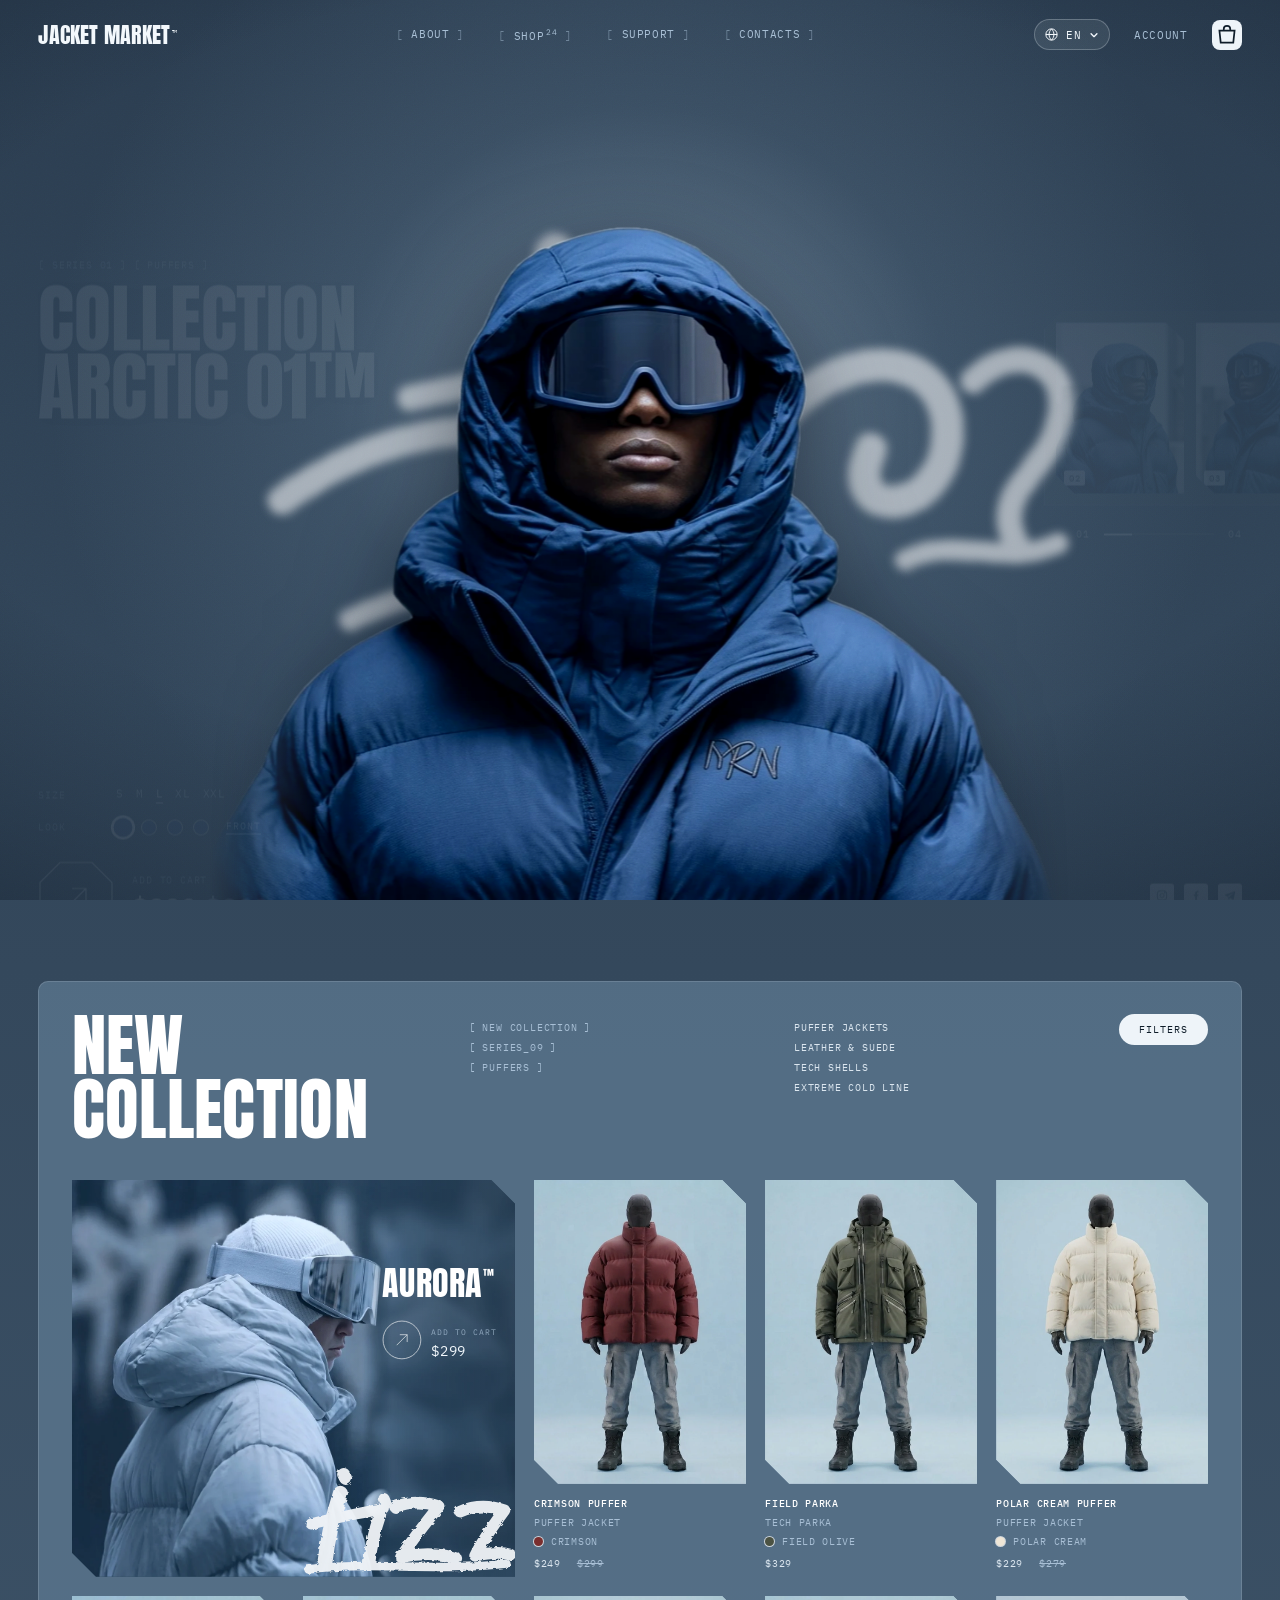
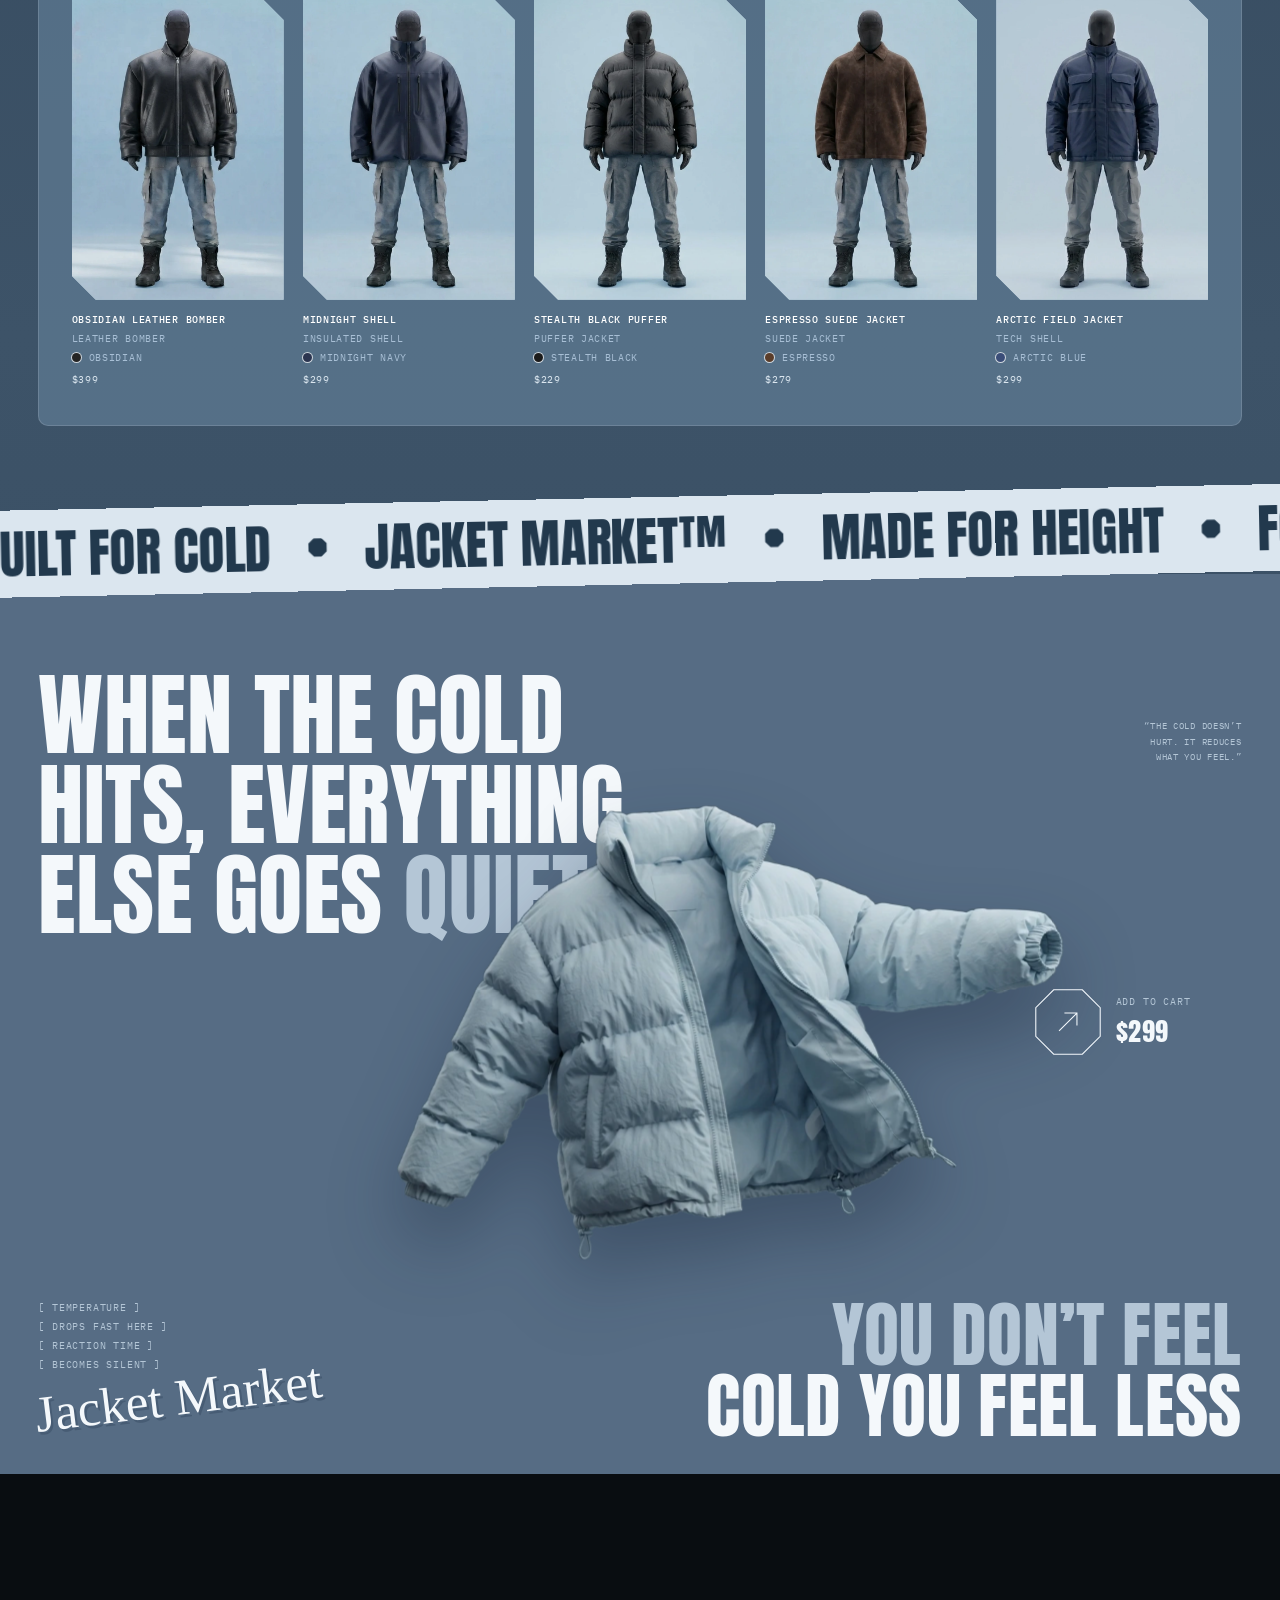
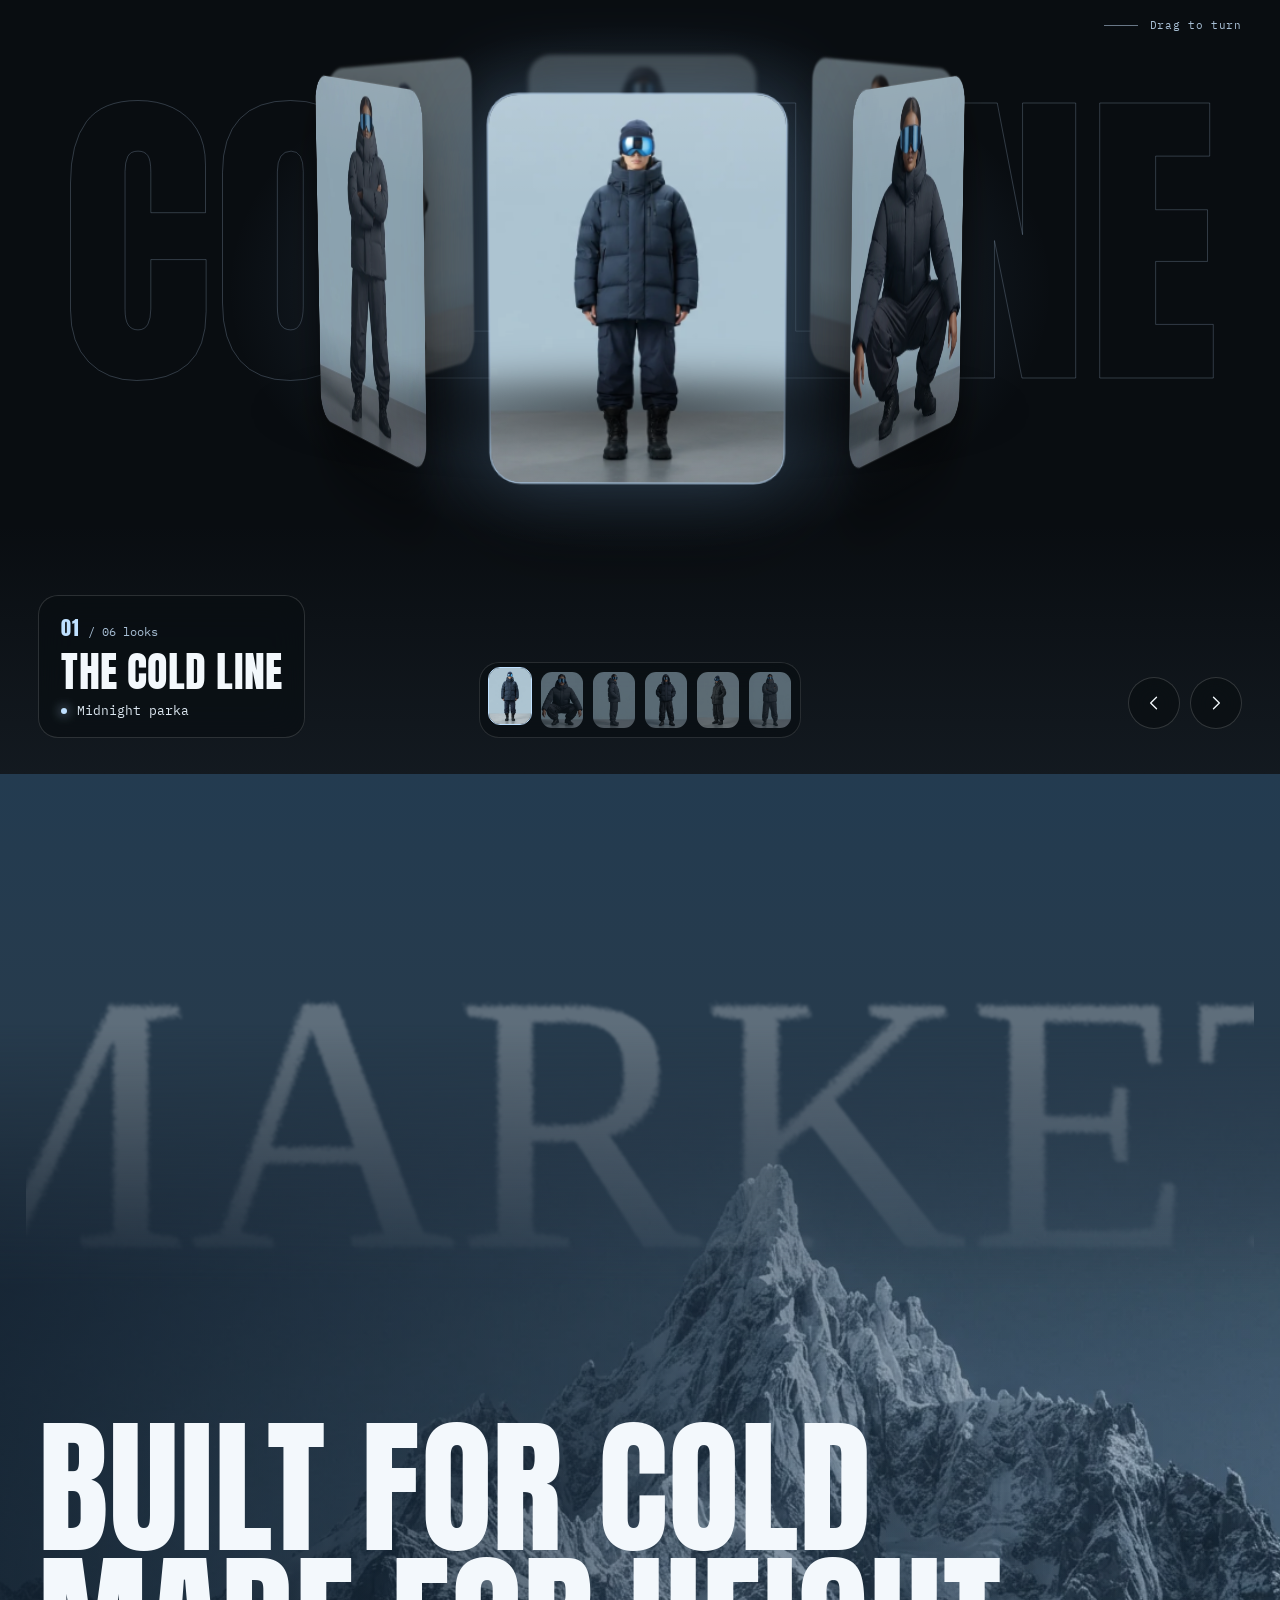
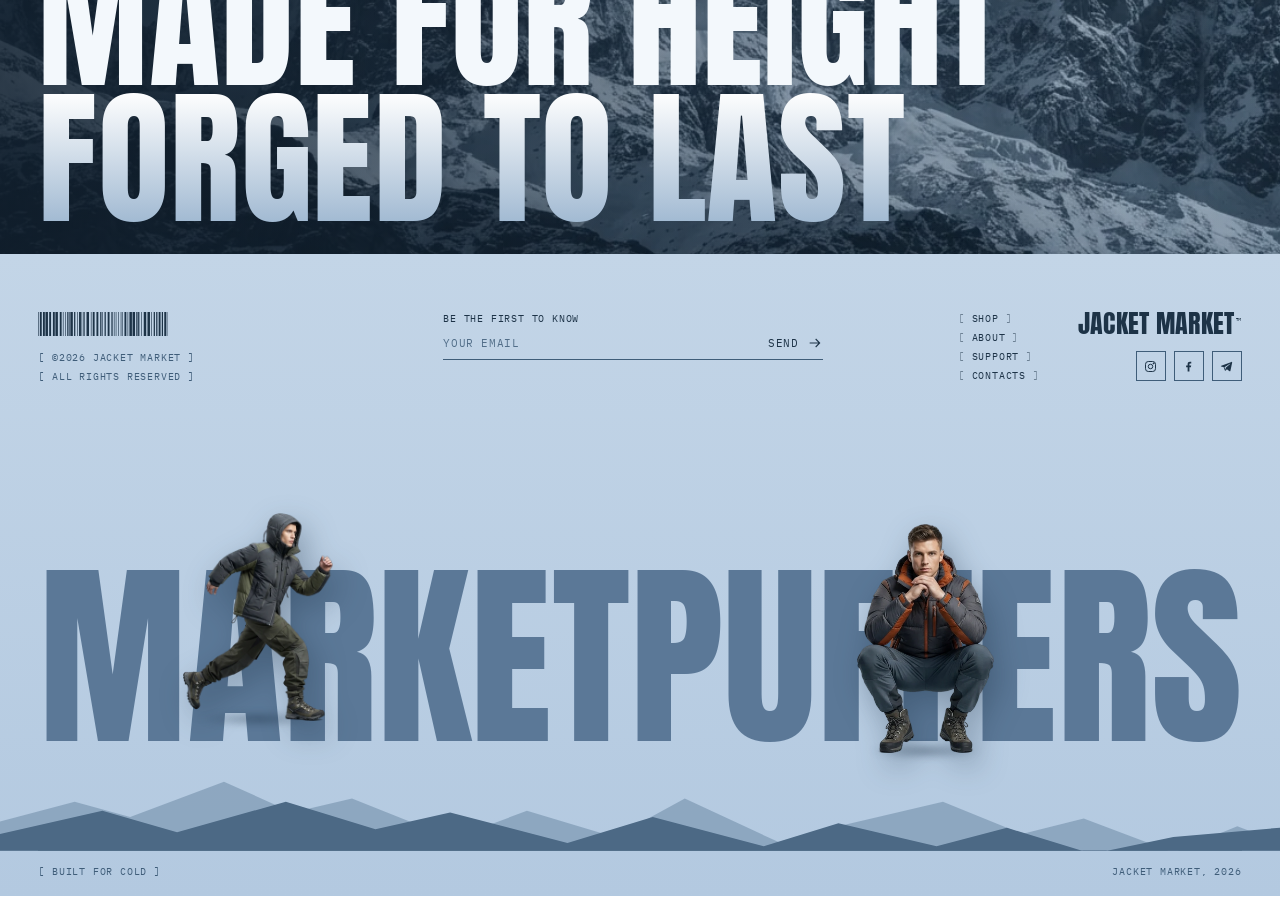
==== index.html @ 1eda378f "j.market" ====
<!DOCTYPE html>
<html lang="en">
<head>
<meta charset="utf-8">
<meta name="viewport" content="width=device-width, initial-scale=1, viewport-fit=cover">
<title>Jacket Market – Puffer Jackets</title>
<link rel="preconnect" href="https://fonts.googleapis.com">
<link href="https://fonts.googleapis.com/css2?family=Anton&family=IBM+Plex+Mono:wght@400;500&family=Oswald:wght@600&family=Permanent+Marker&display=swap" rel="stylesheet">
<link rel="stylesheet" href="assets/site.css">
<link rel="stylesheet" href="assets/footer.css">
<link rel="stylesheet" href="assets/home.css">
<link rel="stylesheet" href="assets/hero.css">
<link rel="stylesheet" href="assets/shop.css">
<link rel="stylesheet" href="assets/cold.css">
<link rel="stylesheet" href="assets/cart.css">
<link rel="stylesheet" href="assets/motion.css">
</head>
<body data-page="home">
<main id="home">
 <section class="hero" id="hero">
  <div class="hz sp" id="sp"></div><div class="hz mt" id="mt"></div>
  <div class="hl">
   <div><p class="mono" data-t>[ Series 01 ] [ Puffers ]</p><h1><span data-t>Collection</span><br><span class="tone">Arctic 01™</span></h1></div>
   <div>
    <dl class="spec"><div><dt data-t>Size</dt><dd id="sizes" role="group" aria-label="Size" data-ta="aria-label"></dd></div><div><dt data-t>Look</dt><dd id="cols" role="group" aria-label="Colour" data-ta="aria-label"></dd></div></dl>
    <div class="buy"><button class="hex" id="add" aria-label="Add to cart" data-ta="aria-label"><svg viewBox="0 0 76 76" fill="none" stroke="currentColor" stroke-width="1.2"><polygon points="22,2 54,2 74,22 74,54 54,74 22,74 2,54 2,22"/><path d="M28 48L48 28M34 28H48V42"/></svg></button><div><span class="mono" id="addT" aria-live="polite" data-t>Add to cart</span><div class="price" id="hp"></div></div></div>
   </div>
  </div>
  <div class="stage" id="stage"><div class="fl"><img class="jk" id="j0" alt="" draggable="false"><img class="jk" id="j1" alt="" draggable="false"></div><div class="shadow"></div></div>
  <aside class="hr"><p class="mono" data-t>[ Active: cold mode 01 ]</p><div><div class="nx" id="nx"></div><div class="cnt"><span id="cn">01</span><i><u id="cb"></u></i><span id="cm">05</span></div></div><div class="soc"><a href="https://www.instagram.com/xoji.builds" target="_blank" rel="noopener noreferrer" aria-label="Instagram (opens in a new tab)" data-ta="aria-label"><svg viewBox="0 0 24 24" fill="none" stroke="currentColor" stroke-width="1.6"><rect x="4" y="4" width="16" height="16" rx="4.5"/><circle cx="12" cy="12" r="3.6"/><circle cx="17" cy="7" r=".8" fill="currentColor"/></svg></a><a href="contacts.html" aria-label="Facebook"><svg viewBox="0 0 24 24" fill="currentColor"><path d="M13.5 20v-7h2.4l.4-2.8h-2.8V8.4c0-.8.3-1.4 1.4-1.4h1.5V4.5c-.3 0-1.2-.1-2.2-.1-2.2 0-3.6 1.3-3.6 3.7v2.1H8.2V13h2.4v7z"/></svg></a><a href="contacts.html" aria-label="Telegram"><svg viewBox="0 0 24 24" fill="currentColor"><path d="M20 4.6 3.6 10.9c-.8.3-.8.8-.1 1l4.1 1.3 1.6 4.8c.2.5.4.6.8.6.3 0 .5-.1.7-.3l2-1.9 4.1 3c.7.4 1.3.2 1.5-.7l2.7-12.8c.3-1.1-.4-1.6-1-1.3zM8.7 13l8.6-5.4c.4-.3.8-.1.5.2l-7 6.3-.3 3z"/></svg></a></div></aside>
 </section>
 <div id="more"></div>
</main>
<script src="assets/i18n.js"></script>
<script src="assets/art.js"></script>
<script src="assets/site.js"></script>
<script src="assets/home.js"></script>
<script src="assets/motion.js"></script>
</body>
</html>
---- assets/site.css ----
:root{--ice:#b3c9e0;--ice2:#d3e1ee;--steel:#4e6a85;--deep:#37526b;--night:#22394d;--ink:#0e1c29;--w:#f3f8fc;--mute:#a8bfd5;--line:rgba(243,248,252,.24);--glow:rgba(150,50,45,.3);--px:clamp(18px,3vw,44px);--ch:22px;--f1:'Anton','Oswald','Barlow Condensed','Arial Narrow',Impact,sans-serif;--f2:'IBM Plex Mono',ui-monospace,Menlo,Consolas,monospace;box-sizing:border-box}
*,*::before,*::after{box-sizing:inherit}
html{scroll-behavior:smooth}
body{margin:0;min-height:100dvh;font-family:var(--f2);color:var(--w);background:linear-gradient(#bfd2e5,#9fb8d1) fixed;overflow-x:hidden;animation:pg .5s ease both}
body.out{opacity:0;transition:opacity .25s}@keyframes pg{from{opacity:0}}
body::after{content:"";position:fixed;inset:0;z-index:90;pointer-events:none;opacity:.07;mix-blend-mode:overlay;background:url("data:image/svg+xml;utf8,<svg xmlns='http://www.w3.org/2000/svg' width='180' height='180'><filter id='n'><feTurbulence type='fractalNoise' baseFrequency='.9' numOctaves='2'/></filter><rect width='180' height='180' filter='url(%23n)'/></svg>")}
button,input,textarea{font:inherit;color:inherit}button{cursor:pointer;border:0;background:none;padding:0}
a{color:inherit}svg,img{display:block}
:focus-visible{outline:2px solid var(--w);outline-offset:3px}
.ch{clip-path:polygon(0 0,calc(100% - var(--ch)) 0,100% var(--ch),100% 100%,var(--ch) 100%,0 calc(100% - var(--ch)))}
.frame{position:relative;margin:0;min-height:100dvh;display:flex;flex-direction:column;background:radial-gradient(60% 45% at 50% 30%,var(--glow),transparent 75%),linear-gradient(#557590,#456480 55%,#37536b);overflow:clip;transition:--glow .9s}
header.top{position:sticky;top:0;z-index:30;display:flex;align-items:center;justify-content:space-between;padding:18px var(--px);font-size:11px;letter-spacing:.06em;text-transform:uppercase}
header.top::before{content:"";position:absolute;inset:0;z-index:-1;background:rgba(55,83,107,.62);backdrop-filter:blur(14px);-webkit-backdrop-filter:blur(14px)}
.logo{font-family:var(--f1);font-size:22px;letter-spacing:.01em;text-decoration:none}.logo sup{font-size:9px;font-family:var(--f2);margin-left:2px}
nav{display:flex;gap:clamp(16px,2.6vw,40px)}nav a,.acct a{text-decoration:none;color:var(--mute);transition:color .2s}
nav a::before{content:"[ ";opacity:.5}nav a::after{content:" ]";opacity:.5}
nav a:hover,nav a[aria-current],.acct a:hover{color:var(--w)}nav sup{font-size:8px;margin-left:2px}
.acct{display:flex;gap:24px;align-items:center}.cart{display:flex;align-items:center;gap:8px;color:var(--w)!important}
.cart b{background:var(--w);color:var(--ink);font-weight:500;min-width:22px;height:20px;padding:0 6px;display:grid;place-items:center;transition:transform .3s cubic-bezier(.3,1.6,.5,1)}.cart b.pop{transform:scale(1.4)}
.menu{display:none}
main{position:relative;flex:1;padding:clamp(24px,5vh,64px) var(--px) 80px}
.abm{position:absolute;left:0;right:0;bottom:0;height:52%;opacity:.2;pointer-events:none}.abm svg{width:100%;height:100%}
h1,h2,h3{font-family:var(--f1);font-weight:400;text-transform:uppercase;line-height:.92;letter-spacing:.005em;margin:0}
h1{font-size:clamp(52px,9.5vw,160px);margin-bottom:26px}h2{font-size:clamp(30px,4.4vw,68px);margin-bottom:18px}
.tone{background:linear-gradient(#fff,#9fb8d1);-webkit-background-clip:text;background-clip:text;-webkit-text-fill-color:transparent;color:var(--ice)}
.mono,.sm{font-size:10px;letter-spacing:.08em;text-transform:uppercase;color:var(--mute);margin:0 0 14px}
.lead{font-size:11px;line-height:1.8;letter-spacing:.04em;text-transform:uppercase;color:var(--mute);max-width:52ch;margin:0 0 30px}
.rise{opacity:0;transform:translateY(34px);animation:rise .9s cubic-bezier(.2,.8,.2,1) forwards;animation-delay:calc(var(--i,0)*90ms + 150ms)}@keyframes rise{to{opacity:1;transform:none}}
.btn{--ch:12px;background:var(--w);color:var(--ink);padding:14px 24px;font-size:11px;letter-spacing:.08em;text-transform:uppercase;font-weight:500;display:inline-flex;gap:10px;align-items:center;text-decoration:none;transition:transform .2s,background .2s;clip-path:polygon(0 0,calc(100% - var(--ch)) 0,100% var(--ch),100% 100%,var(--ch) 100%,0 calc(100% - var(--ch)))}
.btn:hover{background:var(--ice2)}.btn:active{transform:scale(.97)}
.lnk{font-size:11px;letter-spacing:.08em;text-transform:uppercase;text-decoration:underline;text-underline-offset:5px;background:none}
.btns{display:flex;align-items:center;gap:22px;flex-wrap:wrap}
.dot{border-top:1px solid var(--line);padding-top:14px;margin-top:14px}
.price{font-size:15px;letter-spacing:.04em}.price s{color:var(--mute);margin-left:8px}
.bgword{position:absolute;left:50%;top:4%;transform:translateX(-50%);font-family:var(--f1);font-size:24vw;color:rgba(255,255,255,.06);white-space:nowrap;pointer-events:none;user-select:none;z-index:0}
.hex{width:76px;height:76px;display:grid;place-items:center;color:var(--w);transition:transform .5s cubic-bezier(.2,.8,.2,1)}.hex svg{width:100%;height:100%}.hex:hover{transform:rotate(45deg)}.hex:hover svg path{transform:rotate(-45deg);transform-origin:center}
/* shop */
.grid{display:grid;grid-template-columns:repeat(5,1fr);gap:clamp(14px,1.8vw,26px)}
.card.feat{grid-column:span 2;display:block}.card.feat .pic{aspect-ratio:auto;height:100%;min-height:340px;background:linear-gradient(135deg,#2a4359,#46657f);display:block;position:relative}
.feat .sp{position:absolute;inset:-10% 0 auto;opacity:.32}.feat .sp svg{width:100%;height:auto}.card.feat img{position:absolute;right:-3%;bottom:-5%;width:auto;height:96%}
.feat .ft{position:absolute;left:clamp(16px,2vw,28px);top:clamp(16px,2vw,28px);z-index:2}.feat .ft h3{font-size:clamp(34px,3.6vw,64px);margin-bottom:10px}.feat .ft .price{margin-top:10px}
.card{display:block;text-decoration:none;perspective:900px}
.card .pic{--ch:26px;position:relative;aspect-ratio:3/4;background:radial-gradient(60% 55% at 50% 56%,rgba(255,255,255,.55),transparent 75%),var(--ice);display:grid;place-items:center;overflow:hidden;clip-path:polygon(0 0,calc(100% - var(--ch)) 0,100% var(--ch),100% 100%,var(--ch) 100%,0 calc(100% - var(--ch)))}
.card img{width:88%;transition:transform .25s ease-out;filter:drop-shadow(0 22px 18px rgba(20,40,60,.35));will-change:transform}
.card .meta{display:grid;gap:3px;padding:14px 0;font-size:10px;letter-spacing:.07em;text-transform:uppercase;line-height:1.5}
.card .meta b{font-weight:500}.card .meta small{font-size:10px;color:var(--mute);display:flex;align-items:center;gap:8px}.card .meta .pr{margin-top:3px}
.card .meta i,.dotc{width:9px;height:9px;border-radius:50%;box-shadow:0 0 0 1px rgba(255,255,255,.7)}
.card .view{position:absolute;left:0;right:0;bottom:0;background:var(--ink);color:var(--w);font-size:10px;letter-spacing:.08em;text-transform:uppercase;padding:12px 16px;transform:translateY(101%);transition:transform .35s cubic-bezier(.2,.8,.2,1)}
.card:hover .view,.card:focus-visible .view{transform:none}
/* product */
.pd{display:grid;grid-template-columns:minmax(0,1.25fr) minmax(280px,.75fr);gap:clamp(24px,5vw,80px);align-items:center;position:relative;z-index:1}
.pd .stage{position:relative;aspect-ratio:1;max-height:76vh;margin:auto;width:100%;display:grid;place-items:center}
.pd .stage img{width:100%;height:100%;object-fit:contain;filter:drop-shadow(0 30px 26px rgba(10,25,40,.4));animation:fl 5s ease-in-out infinite;transition:opacity .25s,transform .5s cubic-bezier(.2,.8,.2,1)}
.pd .stage img.sw{opacity:0;transform:scale(.9) rotateY(40deg)}@keyframes fl{50%{translate:0 -10px}}
.pd .shadow{position:absolute;left:50%;bottom:3%;width:36%;height:3%;margin-left:-18%;border-radius:50%;background:rgba(10,25,40,.45);filter:blur(14px)}
.thumbs{display:flex;flex-wrap:wrap;gap:8px;margin:20px 0 4px}
.thumbs button{--ch:9px;width:46px;height:54px;background:var(--ice);display:grid;place-items:center;transition:background .25s,transform .25s;clip-path:polygon(0 0,calc(100% - var(--ch)) 0,100% var(--ch),100% 100%,var(--ch) 100%,0 calc(100% - var(--ch)))}
.thumbs button[aria-pressed=true]{background:var(--w);transform:translateY(-3px)}.thumbs img{width:88%;height:88%;object-fit:contain}
.sizes{display:flex;gap:14px;margin-bottom:14px}
.sizes button{font-size:12px;color:var(--mute);letter-spacing:.06em}.sizes button[aria-pressed=true]{color:var(--w)}
.sizes button[aria-pressed=true]::before{content:"[ "}.sizes button[aria-pressed=true]::after{content:" ]"}
.qty{display:inline-flex;align-items:center;border:1px solid var(--line)}.qty button{width:34px;height:36px;font-size:16px}.qty span{min-width:26px;text-align:center;font-size:12px}
details{border-top:1px solid var(--line)}details:last-of-type{border-bottom:1px solid var(--line)}
summary{list-style:none;display:flex;justify-content:space-between;align-items:center;padding:16px 0;font-size:11px;letter-spacing:.08em;text-transform:uppercase;cursor:pointer}summary::-webkit-details-marker{display:none}
summary i{width:12px;height:12px;position:relative;transition:transform .35s}summary i::before,summary i::after{content:"";position:absolute;background:var(--w);left:0;top:5px;width:12px;height:1.5px}summary i::after{transform:rotate(90deg)}
details[open] summary i{transform:rotate(135deg)}
details .ans{display:grid;grid-template-rows:0fr;transition:grid-template-rows .4s ease}details[open] .ans{grid-template-rows:1fr}
.ans>div{overflow:hidden}.ans p{margin:0 0 16px;font-size:11px;line-height:1.8;letter-spacing:.04em;text-transform:uppercase;color:var(--mute);max-width:60ch}
table{border-collapse:collapse;width:100%;font-size:11px;letter-spacing:.06em;text-transform:uppercase;max-width:480px}td,th{padding:11px 0;border-top:1px solid var(--line);text-align:left;font-weight:400}th{color:var(--mute)}
.two{display:grid;grid-template-columns:1fr 1fr;gap:clamp(24px,6vw,100px)}
.statement{font-family:var(--f1);text-transform:uppercase;font-size:clamp(34px,6vw,96px);line-height:.98;max-width:18em;margin:12vh 0}.statement span{opacity:.14;transition:opacity .3s}
.specs{display:grid;grid-template-columns:repeat(3,1fr);gap:20px;border-top:1px solid var(--line);padding-top:24px}
.specs b{display:block;font-family:var(--f1);font-weight:400;font-size:clamp(56px,9vw,140px);line-height:1}.specs small{font-size:10px;letter-spacing:.08em;text-transform:uppercase;color:var(--mute)}
form{display:grid;gap:18px;max-width:440px}label{font-size:10px;letter-spacing:.08em;text-transform:uppercase;color:var(--mute);display:grid;gap:6px}
input,textarea{background:transparent;border:0;border-bottom:1px solid var(--line);padding:8px 0;font-size:13px;outline:0;transition:border-color .25s}input:focus,textarea:focus{border-color:var(--w)}textarea{min-height:90px;resize:vertical}
.big{font-family:var(--f1);text-transform:uppercase;font-size:clamp(26px,3.4vw,52px);line-height:1.05}.big a{text-decoration:none}.big a:hover{color:var(--ice)}
.row{display:grid;grid-template-columns:90px 1fr auto auto;gap:20px;align-items:center;padding:16px 0;border-top:1px solid var(--line);animation:rise .6s both}
.row img{--ch:12px;width:90px;height:100px;object-fit:contain;background:var(--ice);clip-path:polygon(0 0,calc(100% - var(--ch)) 0,100% var(--ch),100% 100%,var(--ch) 100%,0 calc(100% - var(--ch)))}
.row b{font-family:var(--f1);font-weight:400;font-size:22px;text-transform:uppercase}.row.rm{opacity:0;transform:translateX(30px);transition:.3s}
.tot{max-width:340px;margin-left:auto;margin-top:24px;font-size:11px;letter-spacing:.06em;text-transform:uppercase}.tot div{display:flex;justify-content:space-between;padding:6px 0}.tot .g{font-family:var(--f1);font-size:28px;border-top:1px solid var(--line);margin-top:6px;padding-top:12px}
.toast,.h-t{position:fixed;left:50%;bottom:calc(24px + env(safe-area-inset-bottom,0px));transform:translate(-50%,200%);background:var(--w);color:var(--ink);font-size:11px;letter-spacing:.06em;text-transform:uppercase;padding:13px 20px;z-index:95;transition:transform .4s cubic-bezier(.2,.8,.2,1)}.toast.on,.h-t.on{transform:translate(-50%,0)}
footer{position:relative;display:flex;justify-content:space-between;align-items:center;gap:16px;border-top:1px solid var(--line);margin:0 var(--px);padding:20px 0 28px;font-size:10px;letter-spacing:.08em;text-transform:uppercase;color:var(--mute)}
@media(max-width:1100px){.grid{grid-template-columns:repeat(3,1fr)}}
@media(max-width:860px){
 .grid{grid-template-columns:repeat(2,1fr)}.card.feat{min-height:380px}
 .menu{display:block;font-size:11px;text-transform:uppercase}
 nav{position:fixed;inset:0;z-index:-1;background:#2c4660;flex-direction:column;justify-content:center;padding:var(--px);gap:14px;font-family:var(--f1);font-size:48px;text-transform:uppercase;letter-spacing:0;clip-path:inset(0 0 100% 0);transition:clip-path .5s cubic-bezier(.7,0,.2,1)}nav.open{clip-path:inset(0)}
 nav a::before,nav a::after{content:""}.acct a:not(.cart){display:none}
 .two,.specs,.pd{grid-template-columns:1fr}.row{grid-template-columns:70px 1fr auto}.row>:last-child{grid-column:2/4}.row img{width:70px;height:80px}.card .view{transform:none}footer .bc{display:none}
}
@media(max-width:520px){.grid{grid-template-columns:1fr}.card.feat{grid-column:auto}}
@media(prefers-reduced-motion:reduce){*,*::before,*::after{animation-duration:.01ms!important;transition-duration:.01ms!important}.rise{opacity:1;transform:none}}

/* ---- model photo layout (portrait photos in chamfered frames) ---- */
.card .pic{background:var(--ice);display:block}
.card .pic img{position:absolute;inset:0;width:100%;height:100%;object-fit:cover;filter:none;transition:transform .45s cubic-bezier(.2,.8,.2,1)}
.card:hover .pic img{transform:scale(1.04)}
.grid{grid-template-columns:repeat(4,1fr)}
.card.feat{grid-column:span 2;grid-row:span 2}
.card.feat .pic{min-height:420px;background:linear-gradient(135deg,#2a4359,#46657f)}
.card.feat img{position:absolute;inset:0 0 0 auto;right:0;bottom:auto;width:62%;height:100%;object-fit:cover;filter:none;clip-path:polygon(var(--ch) 0,100% 0,100% 100%,0 100%,0 var(--ch))}
.card.feat .pic{--ch:34px}
.pd .stage{aspect-ratio:auto;height:min(78vh,760px);max-height:none;width:auto;justify-self:center}
.pd .stage img{--ch:34px;position:relative;width:auto;height:100%;aspect-ratio:860/1068;max-width:100%;object-fit:cover;filter:none;animation:none;clip-path:polygon(0 0,calc(100% - var(--ch)) 0,100% var(--ch),100% 100%,var(--ch) 100%,0 calc(100% - var(--ch)))}
.pd .stage img.sw{transform:scale(.96);opacity:0}
.pd .shadow{display:none}
.thumbs button{width:52px;height:64px}.thumbs img{width:100%;height:100%;object-fit:cover}
.row img{object-fit:cover;height:112px}
@media(max-width:1100px){.grid{grid-template-columns:repeat(2,1fr)}.card.feat{grid-row:auto}.card.feat .pic{min-height:460px}}
@media(max-width:520px){.grid{grid-template-columns:1fr}.pd .stage{height:68vh}}
---- assets/footer.css ----
/* ---- Footer: giant wordmark with two models ---- */
footer.jf{--jt:#1d3347;--jm:#3f5d79;--jw:#7f9cb7;display:block;position:relative;margin:0;padding:clamp(28px,4.5vw,64px) var(--px) 0;border:0;background:linear-gradient(#c3d5e7,#b3c9e0);color:var(--jt);font-size:10px;letter-spacing:.08em;text-transform:uppercase;overflow:hidden;isolation:isolate}
.jf-top{display:grid;grid-template-columns:minmax(150px,1fr) minmax(240px,1.3fr) auto minmax(120px,auto);gap:clamp(20px,3vw,48px);align-items:start;position:relative;z-index:4}
.jf-a svg{display:block;height:24px;width:auto;max-width:130px;fill:var(--jt);margin-bottom:12px}
.jf p{margin:0;line-height:1.9;color:var(--jm)}
footer.jf form{display:grid;gap:10px;max-width:380px}
footer.jf label{color:var(--jt);font-size:10px}
.jf .fr{display:flex;gap:12px;align-items:center;border-bottom:1px solid var(--jm);padding-bottom:8px}
.jf input{flex:1;min-width:0;border:0;color:var(--jt);font-size:11px;letter-spacing:.06em;text-transform:uppercase;padding:0}
.jf input::placeholder{color:var(--jm);opacity:.85}
.jf input:focus{outline:0}.jf .fr:focus-within{border-color:var(--jt)}
.jf .fr button{font-size:11px;letter-spacing:.08em;text-transform:uppercase;color:var(--jt);display:inline-flex;gap:8px;align-items:center}
.jf .fr button svg{width:16px;height:16px;transition:transform .25s}.jf .fr button:hover svg{transform:translateX(4px)}
.jf-n{display:grid;gap:6px;justify-items:start}
.jf-n a,.jf-r a{text-decoration:none;color:var(--jt)}
.jf-n a::before{content:"[ ";opacity:.5}.jf-n a::after{content:" ]";opacity:.5}
.jf-n a:hover{color:var(--jm)}
.jf-r{display:grid;gap:16px;justify-items:end}
.jf-logo{font-family:var(--f1);font-size:26px;line-height:.9;letter-spacing:.01em;text-align:right}.jf-logo sup{font-family:var(--f2);font-size:9px;margin-left:2px}
.jf-soc{display:flex;gap:8px}.jf-soc a{width:30px;height:30px;border:1px solid var(--jm);display:grid;place-items:center;transition:background .2s,color .2s}
.jf-soc a:hover{background:var(--jt);color:#e9f1f8}.jf-soc svg{width:15px;height:15px}
.jf a:focus-visible{outline:2px solid var(--jt);outline-offset:3px}
/* wordmark + models */
.jf-big{--fs:clamp(46px,15.5vw,320px);position:relative;z-index:2;margin-top:clamp(10px,2vw,28px);padding-top:calc(var(--fs)*.8);padding-bottom:calc(var(--fs)*.13);user-select:none}
.jf-w{display:block;position:relative;z-index:1;text-align:center;white-space:nowrap;font-family:var(--f1);font-size:var(--fs);line-height:.8;text-transform:uppercase;letter-spacing:0;color:#5b7897;padding-bottom:.02em}
/* models stand IN FRONT of the giant wordmark, each on its own level (like the reference) */
.fm{position:absolute;z-index:2;bottom:calc(var(--fs)*var(--b) + var(--fs)*.13);left:var(--l);height:calc(var(--fs)*var(--k));aspect-ratio:var(--ar)}
.fm img{display:block;width:100%;height:100%;object-fit:contain;filter:drop-shadow(.5vw 1vw 1.2vw rgba(25,45,65,.35))}
.fm::after{content:"";position:absolute;left:10%;right:10%;bottom:calc(var(--fs)*-.03);height:calc(var(--fs)*.08);border-radius:50%;background:radial-gradient(closest-side,rgba(25,45,65,.4),transparent);filter:blur(3px);z-index:-1}
.fm.m1{--l:12%;--k:1.05;--ar:648/900;--b:.06}
.fm.m2{--l:68%;--k:1.15;--ar:544/900;--b:-.1}
.jf-mt{position:relative;z-index:1;height:clamp(34px,6vw,100px);margin:clamp(6px,1.2vw,18px) calc(var(--px)*-1) 0;pointer-events:none}
.jf-mt svg{display:block;width:100%;height:100%}
.jf-base{position:relative;z-index:4;display:flex;justify-content:space-between;gap:16px;padding:14px 0 18px;margin-top:-1px;color:var(--jm);border-top:1px solid rgba(63,93,121,.35)}
@media(max-width:860px){
 .jf-top{grid-template-columns:1fr 1fr;row-gap:26px}
 footer.jf form{grid-column:1/-1;order:-1;max-width:none}
 .jf-r{justify-items:start}.jf-logo{text-align:left}
 .jf-a svg{height:20px}
}
@media(max-width:520px){.jf-base{flex-direction:column;gap:6px}}
---- assets/home.css ----
body[data-page=home] main{padding:0}
.hero{position:relative;display:grid;grid-template-columns:minmax(250px,.9fr) minmax(0,1.3fr) minmax(210px,300px);gap:20px;padding:clamp(10px,3vh,36px) var(--px) clamp(20px,4vh,44px);height:max(620px,calc(100dvh - var(--hh,62px)));overflow:hidden}
.hz{position:absolute;pointer-events:none}.hz svg{width:100%;height:100%}
.hz.sp{left:4%;right:4%;top:50%;transform:translateY(-52%);opacity:.34}.hz.sp svg{height:auto}
.hz.mt{left:0;right:0;bottom:0;height:46%;opacity:.3}
.hl{position:relative;z-index:3;display:flex;flex-direction:column;justify-content:space-between;grid-column:1}
.hl h1{font-size:clamp(44px,5.4vw,96px);margin:0}
.spec{margin:0 0 26px;font-size:10px;letter-spacing:.08em;text-transform:uppercase;display:grid;gap:14px}.spec div{display:flex;gap:26px;align-items:center}.spec dt{color:var(--mute);width:52px}.spec dd{margin:0;display:flex;gap:12px;flex-wrap:wrap;align-items:center}
.spec dd button{font-size:11px;color:var(--mute);letter-spacing:.06em}.spec dd button[aria-pressed=true]{color:var(--w)}.spec dd button[aria-pressed=true]::before{content:"[ "}.spec dd button[aria-pressed=true]::after{content:" ]"}
.spec dd .dotc{display:block;width:14px;height:14px;transition:transform .25s}.spec dd .dotc[aria-pressed=true]{transform:scale(1.35);box-shadow:0 0 0 2px var(--w)}.spec dd .dotc::before,.spec dd .dotc::after{content:none!important}
.buy{display:flex;align-items:center;gap:18px}.buy .mono{margin:0 0 4px;display:block}.buy .price{font-size:22px}
.stage{position:relative;z-index:2;grid-column:2;perspective:1400px}
.fl{position:absolute;inset:0;animation:fl 6s ease-in-out infinite;transform-style:preserve-3d;transform:rotateY(calc(var(--ry,0)*1deg)) rotateX(calc(var(--rx,0)*1deg))}
.jk{position:absolute;left:50%;top:50%;height:100%;max-width:125%;aspect-ratio:1;opacity:0;transform:translate(-50%,-44%) scale(.84) rotateY(-45deg);transition:opacity .8s,transform 1.1s cubic-bezier(.2,.8,.2,1);filter:drop-shadow(0 34px 30px rgba(8,22,36,.45));user-select:none;-webkit-user-drag:none}
.jk.in{opacity:1;transform:translate(-50%,-50%)}.jk.out{opacity:0;transform:translate(-50%,-58%) scale(.9) rotateY(45deg)}
.stage .shadow{position:absolute;left:50%;bottom:1%;width:42%;height:3%;margin-left:-21%;border-radius:50%;background:rgba(8,22,36,.5);filter:blur(16px)}
.hr{position:relative;z-index:3;grid-column:3;display:flex;flex-direction:column;justify-content:space-between;align-items:flex-end}.hr .mono{text-align:right}
.nx{display:flex;gap:12px;justify-content:flex-end;margin-bottom:18px}
.nxc{--ch:16px;position:relative;width:46%;aspect-ratio:3/4;background:var(--ice);display:grid;place-items:center;clip-path:polygon(0 0,calc(100% - var(--ch)) 0,100% var(--ch),100% 100%,var(--ch) 100%,0 calc(100% - var(--ch)));transition:transform .4s cubic-bezier(.2,.8,.2,1),background .3s}
.nxc:hover{transform:translateY(-6px);background:var(--w)}.nxc img{width:92%;filter:drop-shadow(0 10px 8px rgba(20,40,60,.3))}.nxc span{position:absolute;left:10px;bottom:8px;font-size:9px;color:var(--ink);letter-spacing:.08em}
.cnt{display:flex;align-items:center;gap:12px;font-size:11px;letter-spacing:.08em;justify-content:flex-end}.cnt i{width:90px;height:1px;background:var(--line);position:relative}.cnt u{position:absolute;left:0;top:-1px;height:3px;background:var(--w);width:11%;transition:width .6s}
/* 1 quiet */
.h-q{position:relative;min-height:125vh;padding:16vh var(--px) 12vh;display:grid;align-content:space-between;overflow:hidden}
.h-q h2{font-size:clamp(46px,8vw,140px);max-width:7em;position:relative;z-index:1}
.h-q .r{justify-self:end;text-align:right;position:relative;z-index:3}
.h-q .qj{position:absolute;left:50%;top:50%;height:min(74vh,80vw);aspect-ratio:1;z-index:2;filter:drop-shadow(0 40px 34px rgba(8,22,36,.45));will-change:transform}
.h-q .tl{position:absolute;left:var(--px);bottom:6vh;z-index:3;margin:0;line-height:1.9}
.h-q .buy{position:absolute;right:var(--px);top:46%;z-index:3}
/* 2 rail */
.h-rail{height:340vh}.h-pin{position:sticky;top:0;height:100vh;height:100dvh;display:flex;flex-direction:column;justify-content:center;overflow:hidden;gap:3vh}
.h-head{display:flex;justify-content:space-between;align-items:flex-end;padding:0 var(--px)}.h-head h2{margin:0}
.h-track{display:flex;gap:clamp(14px,2vw,28px);padding:0 var(--px);will-change:transform}
.h-card{flex:none;width:clamp(210px,22vw,330px)}
.h-bar{margin:0 var(--px);height:1px;background:var(--line);position:relative}.h-bar i{position:absolute;left:0;top:-1px;height:3px;width:100%;background:var(--w);transform-origin:left;transform:scaleX(0)}
/* 3 tech */
.h-feat{height:360vh}.h-feat .h-pin{display:grid;grid-template-columns:1.1fr .9fr;align-items:center;padding:0 var(--px);gap:4vw}
.h-feat .st{position:relative;height:80vh;display:grid;place-items:center;perspective:1200px}
.h-feat .st img{height:92%;width:auto;max-width:100%;object-fit:contain;filter:drop-shadow(0 30px 28px rgba(8,22,36,.4));will-change:transform}
.h-feat ol{list-style:none;margin:0;padding:0;display:grid;gap:clamp(16px,4vh,36px)}
.h-feat li{opacity:.2;transition:opacity .5s,transform .5s;border-top:1px solid var(--line);padding-top:16px}.h-feat li.on{opacity:1;transform:translateX(14px)}
.h-feat h3{font-size:clamp(34px,4.6vw,76px);margin-bottom:10px}.h-feat li p{margin:0;font-size:11px;letter-spacing:.04em;text-transform:uppercase;line-height:1.8;color:var(--mute);max-width:38ch}
/* 4 colour */
.h-col{min-height:100vh;padding:14vh var(--px);display:grid;grid-template-columns:auto 1fr;gap:4vw;align-items:center;background:var(--c,#dcbbb6);color:var(--ink);transition:background-color .8s ease;overflow:hidden}
.h-col .sw{display:grid;grid-template-columns:repeat(3,52px);gap:10px;z-index:2}
.h-col .sw button{width:52px;height:52px;border-radius:50%;border:2px solid transparent;box-shadow:inset 0 0 0 2px rgba(255,255,255,.55);transition:transform .3s cubic-bezier(.3,1.6,.5,1),border-color .3s}
.h-col .sw button:hover{transform:scale(1.12)}.h-col .sw button[aria-pressed=true]{border-color:var(--ink);transform:scale(1.12)}
.h-col .big{position:relative;display:grid;place-items:center;min-height:70vh}.h-col .gw{position:absolute;font-family:var(--f1);font-size:clamp(100px,22vw,360px);color:rgba(255,255,255,.45);white-space:nowrap;user-select:none;pointer-events:none;text-transform:uppercase}
.h-col .big img{position:relative;height:66vh;max-width:100%;object-fit:contain;filter:drop-shadow(0 30px 28px rgba(20,35,50,.35));transition:opacity .25s,transform .55s cubic-bezier(.2,.8,.2,1)}
.h-col .big img.sw{opacity:0;transform:translateY(30px) scale(.92) rotate(-4deg)}
.h-col .inf{grid-column:1/-1;display:flex;justify-content:space-between;align-items:flex-end;gap:20px;flex-wrap:wrap;z-index:2}.h-col h2{margin:0;font-size:clamp(40px,6vw,96px)}
.h-col .btn{background:var(--ink);color:var(--w)}
/* 5 end */
.h-end{position:relative;min-height:130vh;padding:14vh var(--px) 28px;display:flex;flex-direction:column;justify-content:space-between;background:linear-gradient(#233b50,#2a3b4a 45%,#0e151d);overflow:hidden}
.h-end .spr{position:absolute;left:2%;right:2%;top:8%;opacity:.26;pointer-events:none}.h-end .spr svg{width:100%;height:auto}
.h-end .mtn{position:absolute;left:0;right:0;bottom:0;height:82%;pointer-events:none;z-index:0;background:url(../images/mountain.webp) 12% 100%/auto 100% no-repeat;-webkit-mask-image:linear-gradient(transparent,#000 30%);mask-image:linear-gradient(transparent,#000 30%)}
.h-end .mtn::after{content:"";position:absolute;inset:0;background:linear-gradient(90deg,rgba(16,30,44,.78),rgba(16,30,44,.2) 62%,rgba(16,30,44,0)),linear-gradient(rgba(36,64,92,.34),rgba(36,64,92,.34))}
.h-end>*:not(.spr):not(.mtn){position:relative;z-index:2}
.h-end .top2{display:flex;justify-content:space-between;gap:30px;max-width:100%}.h-end .top2 p{max-width:30ch;line-height:1.9;margin:0}
.h-end h2{font-size:clamp(54px,11.5vw,210px);margin:0}.h-end h2 span{display:block;overflow:hidden}.h-end h2 em{display:block;font-style:normal;transform:translateY(105%);transition:transform 1.1s cubic-bezier(.2,.8,.2,1)}
.h-end.in h2 em{transform:none}.h-end.in h2 span:nth-child(2) em{transition-delay:.12s}.h-end.in h2 span:nth-child(3) em{transition-delay:.24s}
.h-end .row2{display:flex;justify-content:space-between;gap:30px;flex-wrap:wrap;align-items:flex-end;margin:6vh 0 4vh}
.h-end form{display:flex;gap:12px;border-bottom:1px solid var(--line);padding-bottom:8px;min-width:min(380px,100%);max-width:none}.h-end input{flex:1;border:0;font-size:12px;letter-spacing:.06em;text-transform:uppercase}
.h-end form button{font-size:11px;letter-spacing:.08em;text-transform:uppercase;border-bottom:1px solid var(--w)}
.h-end .ln{display:flex;gap:26px;flex-wrap:wrap;font-size:11px;letter-spacing:.08em;text-transform:uppercase}.h-end .ln a{text-decoration:none}.h-end .ln a:hover{color:var(--ice)}
.h-end .ft{display:flex;justify-content:space-between;align-items:center;font-size:10px;letter-spacing:.08em;text-transform:uppercase;color:var(--mute);border-top:1px solid var(--line);padding-top:16px}
@media(max-width:860px){
 .hero{display:flex;flex-direction:column;height:auto;min-height:0;gap:10px}.hl{order:1}.stage{order:2;min-height:50vh;flex:none}.hr{order:3;align-items:stretch}.hr>.mono{display:none}.nx{justify-content:flex-start}.nxc{width:30%}.cnt{justify-content:flex-start}
 .hl h1{font-size:54px;line-height:1}.hz.sp{top:34%}
 .h-q .buy{position:static;margin-top:20px}.h-q .tl{display:none}.h-q{min-height:110vh}
 .h-feat .h-pin{grid-template-columns:1fr;grid-template-rows:46% auto;padding-top:20px}.h-feat .st{height:100%}
 .h-col{grid-template-columns:1fr}.h-col .sw{grid-template-columns:repeat(9,1fr);gap:6px}.h-col .sw button{width:100%;height:auto;aspect-ratio:1}.h-col .big img{height:50vh}
 .h-head{flex-direction:column;align-items:flex-start;gap:8px}.h-end .top2{flex-direction:column}
}
@media(prefers-reduced-motion:reduce){.h-rail,.h-feat{height:auto}.h-pin{position:static;height:auto;padding:12vh 0}.h-track{overflow-x:auto;transform:none!important}.h-feat li{opacity:1}.h-end h2 em{transform:none}.fl{animation:none}}

.h-end{min-height:120vh}


/* ---- model photo layout ---- */
.stage .shadow{display:none}
.jk{--ch:36px;height:100%;width:auto;max-width:100%;aspect-ratio:860/1068;object-fit:cover;filter:none;clip-path:polygon(0 0,calc(100% - var(--ch)) 0,100% var(--ch),100% 100%,var(--ch) 100%,0 calc(100% - var(--ch)))}
.stage::before{content:"";position:absolute;left:50%;top:50%;width:80%;aspect-ratio:1;transform:translate(-50%,-50%);background:radial-gradient(closest-side,var(--glow),transparent);filter:blur(30px);z-index:-1}
.nxc img{position:absolute;inset:0;width:100%;height:100%;object-fit:cover;filter:none}.nxc span{z-index:2;color:var(--ink);background:rgba(243,248,252,.8);padding:2px 5px}
.h-q .qj{--ch:40px;height:min(78vh,92vw*1.24);aspect-ratio:860/1068;object-fit:cover;filter:none;clip-path:polygon(0 0,calc(100% - var(--ch)) 0,100% var(--ch),100% 100%,var(--ch) 100%,0 calc(100% - var(--ch)))}
.h-rail{height:230vh}
.h-card .pic{aspect-ratio:3/4}
.h-feat .st img{--ch:40px;height:90%;width:auto;aspect-ratio:860/1068;object-fit:cover;filter:none;clip-path:polygon(0 0,calc(100% - var(--ch)) 0,100% var(--ch),100% 100%,var(--ch) 100%,0 calc(100% - var(--ch)))}
.h-col .big img{--ch:40px;height:68vh;width:auto;aspect-ratio:860/1068;object-fit:cover;filter:none;clip-path:polygon(0 0,calc(100% - var(--ch)) 0,100% var(--ch),100% 100%,var(--ch) 100%,0 calc(100% - var(--ch)))}
.h-col .big img.sw{transform:translateY(24px) scale(.94);opacity:0}
@media(max-width:860px){.h-col .sw{grid-template-columns:repeat(5,1fr)}.h-col .big img{height:56vh}.h-q .qj{height:62vh}.stage{min-height:62vh}}
@media(max-width:860px){.h-end .mtn{background-position:52% 100%;height:60%}}
---- assets/hero.css ----
/* Arctic 01 hero — photo blended into a muted steel-blue field */
body[data-page=home] .frame{background:
 radial-gradient(34% 62% at 50% 46%,#a5b8c4 0%,#9aafbe 50%,transparent 100%),
 linear-gradient(100deg,#566f87 0%,#7a93a7 34%,#879fb1 58%,#5d768d 100%)}
body[data-page=home] header.top::before{background:rgba(96,120,140,.3)}
.hz.mt{display:none}
.hz.sp{left:12%;right:8%;top:5%;bottom:auto;height:90%;transform:none;opacity:.92;z-index:2}
.hz.sp svg{height:100%;width:100%}
.hl h1{font-size:clamp(46px,6.2vw,108px);line-height:.9;letter-spacing:-.005em;text-shadow:0 2px 24px rgba(40,60,80,.25)}
.hl h1 .tone{background:none;-webkit-text-fill-color:#fff;color:#fff}
.spec dd button{color:#d6e2ec}
.buy .price{font-family:var(--f1);font-size:clamp(24px,2.3vw,34px);letter-spacing:.02em}
/* centre stage: tall crop of the model, feathered into the background */
.stage{grid-column:1/-1;position:absolute;top:0;bottom:0;left:50%;width:min(62vw,860px);transform:translateX(-50%);perspective:none;z-index:1;min-height:0}
.stage::before{display:none}
.fl{animation:none;transform:translate3d(calc(var(--ry,0)*-1.4px),calc(var(--rx,0)*-1px),0)}
.jk{position:absolute;left:50%;top:3%;height:150%;width:auto;max-width:none;aspect-ratio:860/1068;clip-path:none;
 transform:translateX(-50%) scale(1.04);filter:brightness(.84) saturate(.82) contrast(1.06);
 -webkit-mask-image:radial-gradient(ellipse 42% 62% at 50% 53%,#000 64%,transparent 100%);mask-image:radial-gradient(ellipse 42% 62% at 50% 53%,#000 64%,transparent 100%);
 transition:opacity .9s,transform 1.2s cubic-bezier(.2,.8,.2,1)}
.jk.in{opacity:1;transform:translateX(-50%) scale(1)}
.jk.out{opacity:0;transform:translateX(-50%) scale(1.03)}
/* right rail */
.hero{grid-template-columns:minmax(260px,.9fr) minmax(0,1.2fr) minmax(220px,360px)}
.hr{align-items:flex-end;justify-content:flex-start;padding-top:0}
.hr>div:not(.soc){margin:auto 0}
.nx{gap:14px;margin-bottom:22px}
.nxc{--ch:0;width:clamp(120px,10.5vw,168px);aspect-ratio:3/4.4;clip-path:none;border-radius:6px;overflow:hidden;background:rgba(214,228,238,.9);box-shadow:0 14px 34px rgba(30,50,70,.22)}
.nxc:nth-child(2){margin-right:-34px}
.nxc img{object-fit:cover;object-position:50% 6%;transform:scale(1.75);transform-origin:50% 12%}
.nxc span{left:8px;bottom:8px;border-radius:2px}
.cnt{font-size:10px;text-shadow:0 1px 10px rgba(40,60,80,.55)}
.soc{display:flex;gap:10px;margin-top:auto}
.soc a{width:24px;height:24px;display:grid;place-items:center;background:rgba(243,248,252,.92);color:var(--steel);border-radius:3px;transition:background .2s,transform .2s}
.soc a:hover{background:#fff;transform:translateY(-2px)}.soc svg{width:14px;height:14px}
@media(max-width:860px){
 body[data-page=home] .frame{background:linear-gradient(#6a8399,#8aa2b4 45%,#6a8399)}
 .stage{grid-column:auto;position:relative;left:auto;transform:none;width:100%;height:66vh;order:2;flex:none}
 .jk{height:140%;top:0}
 .hz.sp{left:0;right:0;top:20%;height:46%}
 .hl h1{font-size:56px}.hl{gap:26px}
 .hr>div:not(.soc){margin:0}.nxc{width:30%}.nxc:nth-child(2){margin-right:0}.soc{margin-top:16px}
}

/* ===== Arctic 01 hero v2 — reference layout: big cut-out jacket in front of a soft graffiti wall ===== */
body[data-page=home] .frame{background:
 radial-gradient(38% 70% at 52% 46%,rgba(176,198,214,.55) 0%,rgba(120,146,166,.25) 55%,transparent 100%),
 linear-gradient(100deg,#4a6077 0%,#6a8296 32%,#7a92a5 55%,#566d83 100%)}
.hero::after{content:"";position:absolute;inset:0;z-index:0;pointer-events:none;background:radial-gradient(120% 90% at 50% 40%,transparent 55%,rgba(24,40,58,.38) 100%)}
/* soft graffiti BEHIND the jacket */
.hz.sp{left:18%;right:12%;top:4%;height:82%;z-index:0;opacity:.34;transform:none;mix-blend-mode:normal}
.hz.sp svg{width:100%;height:100%}
.stage{z-index:1;width:min(54vw,780px)}
.jk{top:6%;height:148%;max-width:none;-webkit-mask-image:none;mask-image:none;filter:drop-shadow(0 30px 40px rgba(14,28,44,.45)) saturate(.95) contrast(1.04);transform:translateX(-50%)}
.jk.in{opacity:1;transform:translateX(-50%) scale(1)}
.jk.out{opacity:0;transform:translateX(-50%) scale(1.03)}
.hero > .hl{z-index:3}
/* colour row: dots + name, like the reference spec block */
.spec dd .cname{margin-left:6px;font-size:10px;letter-spacing:.1em;color:#fff;border-bottom:1px solid #fff;padding-bottom:1px;text-transform:uppercase}
.spec{gap:16px}
.spec dd button[aria-pressed=true]{border-bottom:0}
/* right rail thumbnails: chamfered frames */
.nxc{--ch:18px;border-radius:0;box-shadow:none;clip-path:polygon(0 0,calc(100% - var(--ch)) 0,100% var(--ch),100% 100%,var(--ch) 100%,0 calc(100% - var(--ch)));background:rgba(188,206,220,.92)}
.nxc img{object-position:50% 8%;transform:scale(1.9);transform-origin:50% 14%}
.nxc:hover{transform:translateY(-6px)}
.cnt{gap:14px}.cnt i{width:110px;background:rgba(255,255,255,.35)}.cnt u{height:2px;top:-.5px}
.hl h1{font-size:clamp(46px,5.9vw,104px)}
@media(max-width:860px){.stage{width:100%}.jk{height:118%;top:2%}.hz.sp{left:0;right:0;top:12%;height:50%}}

/* ===== Arctic 01 hero v4 — dark steel-blue field, cut-out model, spray wall, glass rail ===== */
body[data-page=home] .frame{background:linear-gradient(180deg,#2b3d50 0%,#3d5368 34%,#30455b 66%,#243649 100%)}
/* header floats over the hero and frosts only after scrolling */
body[data-page=home] header.top{margin-bottom:calc(var(--hh,62px)*-1)}
body[data-page=home] header.top::before{background:transparent;-webkit-backdrop-filter:none;backdrop-filter:none;transition:background .35s,backdrop-filter .35s}
body[data-page=home] header.top.stuck::before{background:rgba(30,46,62,.62);-webkit-backdrop-filter:blur(14px);backdrop-filter:blur(14px)}
body[data-page=home] .acct .cart{position:relative;width:30px;height:30px;justify-content:center;background:#eef4f9;color:var(--ink)!important;border-radius:8px;transition:background .2s,transform .2s}
body[data-page=home] .acct .cart:hover{background:#fff;transform:translateY(-2px)}
body[data-page=home] .acct .cart b{position:absolute;top:-7px;right:-7px;min-width:17px;height:17px;padding:0 4px;font-size:9px;border-radius:9px;background:#0e1c29;color:#fff}
body[data-page=home] .acct .cart b[data-n="0"]{display:none}
/* scene */
.hero{height:max(640px,100dvh);padding-top:calc(var(--hh,62px) + clamp(10px,3vh,36px));
 background:radial-gradient(46% 62% at 50% 44%,rgba(168,192,212,.5) 0%,rgba(110,138,162,.22) 52%,transparent 100%)}
.hero::after{background:radial-gradient(115% 88% at 50% 42%,transparent 50%,rgba(10,20,32,.62) 100%)}
.hz.sp{left:12%;right:8%;top:2%;height:86%;opacity:.55;z-index:0}
.hl{padding-top:clamp(36px,10vh,110px)}
.hr>.mono{display:none}
/* cut-out model */
.stage{width:min(66vw,960px)}
.jk{top:-3%;height:104%;width:auto;aspect-ratio:992/1079;max-width:none;mix-blend-mode:normal;
 filter:drop-shadow(0 34px 46px rgba(6,14,24,.6)) saturate(1.06) contrast(1.05);
 -webkit-mask-image:linear-gradient(90deg,transparent 0,#000 12%,#000 88%,transparent 100%);mask-image:linear-gradient(90deg,transparent 0,#000 12%,#000 88%,transparent 100%)}
/* spec block like the reference */
.spec dd button:not(.dotc)[aria-pressed=true]::before,.spec dd button:not(.dotc)[aria-pressed=true]::after{content:none}
.spec dd button:not(.dotc)[aria-pressed=true]{color:#fff;border-bottom:1px solid #fff;padding-bottom:2px}
.spec dd button:not(.dotc){padding-bottom:2px;border-bottom:1px solid transparent;transition:color .2s}
.buy .price{font-family:var(--f2);font-weight:500;letter-spacing:.01em;font-size:clamp(20px,2vw,28px)}
/* right rail: frosted panel that bleeds off the screen edge */
.nx{margin-right:calc(var(--px)*-1);padding:12px 0 12px 12px;gap:12px;background:rgba(206,224,238,.16);-webkit-backdrop-filter:blur(10px);backdrop-filter:blur(10px);box-shadow:inset 1px 0 0 rgba(255,255,255,.2),inset 0 1px 0 rgba(255,255,255,.2),inset 0 -1px 0 rgba(255,255,255,.12);clip-path:polygon(18px 0,100% 0,100% 100%,0 100%,0 18px)}
.nxc{width:clamp(110px,10vw,150px);aspect-ratio:3/4}
.nxc:nth-child(2){margin-right:-44px}
.nxc img{width:100%;height:100%;object-fit:cover;object-position:50% 16%;transform:none;transform-origin:50% 50%;filter:saturate(.92)}
.nxc:hover img{transform:scale(1.05)}
@media(max-width:860px){
 .hero{height:auto;min-height:100dvh}
 .stage{width:100%;height:62vh}
 .jk{top:0;height:100%}
 .hl{padding-top:clamp(28px,6vh,60px)}
 .nx{margin-right:0;padding:10px;clip-path:none}.nxc{width:30%}.nxc:nth-child(2){margin-right:0}
}
---- assets/shop.css ----
/* New Collection page */
.shop{background:rgba(104,132,156,.62);border-radius:10px;padding:clamp(18px,2.6vw,38px);box-shadow:inset 0 0 0 1px rgba(243,248,252,.14)}
.sh{display:grid;grid-template-columns:1.25fr 1fr 1fr auto;gap:clamp(16px,3vw,48px);align-items:start;margin-bottom:clamp(22px,3vw,40px)}
.sh h1{margin:0;font-size:clamp(40px,5.4vw,92px);line-height:.92;text-transform:uppercase;color:#fff}
.sh ul{list-style:none;margin:6px 0 0;padding:0;display:grid;gap:4px;font-size:10px;letter-spacing:.08em;text-transform:uppercase;color:var(--mute);line-height:1.6}
.sh .ct{color:#dbe6ef}
.fb{justify-self:end;background:#eef4f9;color:var(--ink);font-size:10px;letter-spacing:.1em;text-transform:uppercase;padding:9px 20px;border-radius:999px;transition:background .2s}
.fb:hover,.fb[aria-expanded=true]{background:#fff}
.fc{display:flex;flex-wrap:wrap;gap:10px;margin:-8px 0 26px;justify-content:flex-end}
.fc[hidden]{display:none}
.fc button{font-size:10px;letter-spacing:.08em;text-transform:uppercase;color:var(--mute);padding:7px 14px;border:1px solid var(--line);border-radius:999px}
.fc button[aria-pressed=true]{color:var(--ink);background:#eef4f9;border-color:#eef4f9}
.shop .grid{grid-template-columns:repeat(5,1fr);gap:clamp(12px,1.5vw,22px) clamp(12px,1.5vw,22px);align-items:start}
.shop .card[hidden]{display:none!important}
.shop .card .pic{--ch:24px;aspect-ratio:3/4.3;background:#b8cddd}
.shop .card .pic img{object-position:50% 20%}
.shop .card .meta{padding:12px 0 6px;gap:4px}
.shop .card .meta b{color:#fff;font-weight:500}
.shop .card .meta small.pr{color:#dbe6ef}
.shop .card .meta s{color:var(--mute);margin-left:8px}
/* featured Aurora */
.shop .card.feat{grid-column:span 2;grid-row:auto}
.shop .card.feat{display:flex;align-self:stretch}
.shop .card.feat .pic{flex:1;aspect-ratio:auto;height:auto;min-height:0;background:linear-gradient(135deg,#243c52,#3d5b75);overflow:hidden}
.shop .card.feat .pic img{position:absolute;inset:0 auto 0 0;width:58%;height:100%;object-fit:cover;object-position:50% 38%;clip-path:none}
.shop .card.feat .ft{position:absolute;left:62%;right:6%;top:9%;z-index:2}
.shop .card.feat .ft h3{font-size:clamp(26px,3vw,50px);margin:0 0 20px;line-height:.95;color:#fff;text-transform:uppercase}
.shop .card.feat .ad{display:flex;align-items:center;gap:12px}
.shop .card.feat .hx{width:clamp(34px,3.2vw,48px);height:clamp(34px,3.2vw,48px);display:block;color:#fff;transition:transform .5s cubic-bezier(.2,.8,.2,1)}
.shop .card.feat:hover .hx{transform:rotate(45deg)}
.shop .card.feat .price{font-size:clamp(16px,1.5vw,22px);margin:2px 0 0}
.tag{position:absolute;pointer-events:none}
.shop .card.feat .tag{right:-4%;bottom:-2%;width:52%;opacity:.9}
.tag svg{width:100%;height:auto}
.shop .card.soon .pic{background:linear-gradient(135deg,rgba(36,60,82,.9),rgba(61,91,117,.9));display:grid;place-items:center;overflow:hidden;aspect-ratio:3/4.3}
.shop .card.soon .tag{inset:auto -20% -4% -20%;opacity:.45}
.shop .card.soon .mono{position:relative;text-align:center;color:#dbe6ef;line-height:2}
@media(max-width:1100px){.sh{grid-template-columns:1fr auto}.sh .tg,.sh .ct{grid-row:2}.shop .grid{grid-template-columns:repeat(3,1fr)}.shop .card.feat{grid-column:1/-1}.shop .card.feat .pic{min-height:420px}}
@media(max-width:620px){.shop{padding:16px}.sh{grid-template-columns:1fr}.fb{justify-self:start}.shop .grid{grid-template-columns:repeat(2,1fr)}.shop .card.feat .pic{min-height:380px}.shop .card.feat .ft{left:62%;right:4%}.shop .card.feat .ft h3{font-size:24px}}
/* on the home page the panel sits between full-bleed sections */
.h-shop{padding:clamp(40px,9vh,110px) var(--px)}
.h-shop .shop{background:rgba(96,124,148,.7)}

/* featured Aurora — poster style: full-bleed photo, text on the wall, bold white tag */
.shop .card.feat .pic{background:#2f475e;container-type:inline-size}
.shop .card.feat .pic img{inset:0;width:100%;height:100%;object-fit:cover;object-position:0% 22%;filter:saturate(.9) contrast(1.03)}
.shop .card.feat .pic::after{content:"";position:absolute;inset:0;pointer-events:none;background:linear-gradient(90deg,transparent 55%,rgba(36,60,82,.35))}
.shop .card.feat .ft{left:70%;right:3%;top:22%}
.shop .card.feat .ft h3{font-size:max(22px,7.6cqw);margin:0 0 4.5cqw;white-space:nowrap}
.shop .card.feat .ft h3 sup{font-size:.36em;vertical-align:top;position:relative;top:.15em;margin-left:.08em}
.shop .card.feat .ad{gap:2cqw}
.shop .card.feat .hx{width:max(34px,9cqw);height:max(34px,9cqw);flex:none;opacity:.85}
.shop .card.feat .ad .mono{font-size:max(7px,1.9cqw);letter-spacing:.12em;opacity:.8;white-space:nowrap}
.shop .card.feat .price{font-size:max(12px,3.2cqw);letter-spacing:.06em}
.shop .card.feat .tag{right:1%;bottom:1%;width:47%;opacity:.95;z-index:2}
.shop .card.feat .tag svg{overflow:visible}
@media(max-width:1100px){.shop .card.feat .pic img{object-position:0% 18%}.shop .card.feat .ft{left:66%;top:18%}}
@media(max-width:620px){.shop .card.feat .ft{left:6%;right:auto;top:5%}.shop .card.feat .ft h3{font-size:30px;margin-bottom:12px}.shop .card.feat .hx{width:38px;height:38px}.shop .card.feat .ad .mono{font-size:8px}.shop .card.feat .price{font-size:14px}.shop .card.feat .tag{width:52%}}
---- assets/cold.css ----
/* ===== Home hero: "When the cold hits" (flat steel-blue field, big type, floating jacket) ===== */
.cold{background:#566c84;--cw:#f4f8fb;--cd:#b4c6d6;position:relative;height:max(640px,100dvh);padding:clamp(70px,11vh,120px) var(--px) clamp(18px,4vh,44px);overflow:hidden;isolation:isolate}
.cold .ln{display:block;overflow:hidden;padding-bottom:.06em}
.cold .ln em{display:block;font-style:normal;animation:cUp 1s cubic-bezier(.2,.8,.2,1) both}
.cold .c-top .ln:nth-child(2) em{animation-delay:.1s}.cold .c-top .ln:nth-child(3) em{animation-delay:.2s}
.cold .c-bot .ln:nth-child(2) em{animation-delay:.5s}.cold .c-bot .ln:nth-child(1) em{animation-delay:.4s}
@keyframes cUp{from{transform:translateY(105%)}}
.cold .c-top{position:relative;z-index:1;margin:0;max-width:11em;font-size:clamp(42px,7.1vw,128px);line-height:.93;color:var(--cw)}
.cold .c-top b{font-weight:400;color:var(--cd)}
.cold .c-note{position:absolute;z-index:3;top:clamp(90px,16vh,150px);right:var(--px);margin:0;max-width:22ch;text-align:right;font-size:9px;line-height:1.7;letter-spacing:.08em;text-transform:uppercase;color:var(--cd)}
/* jacket: floats in front of both headlines */
.cold .c-stage{position:absolute;z-index:2;left:57%;top:51%;width:min(52vw,calc((100dvh - 0px)*.8*1.46));transform:translate(calc(-50% + var(--mx,0px)*-1),calc(-50% + var(--my,0px)*-1));pointer-events:none}
.cold .c-float{animation:cIn 1.4s cubic-bezier(.2,.8,.2,1) .25s both,cFl 7s ease-in-out 1.7s infinite}
.cold .c-jk{width:100%;height:auto;filter:drop-shadow(0 38px 36px rgba(12,26,42,.32));user-select:none}
@keyframes cIn{from{opacity:0;transform:translateY(5%) rotate(-5deg) scale(.94)}}
@keyframes cFl{50%{transform:translateY(-1.6%) rotate(.8deg)}}
.cold .c-buy{position:absolute;z-index:3;right:calc(var(--px) + 4vw);top:46%;display:flex;align-items:center;gap:14px}
.cold .c-buy .hex{width:68px;height:68px}.cold .c-buy .mono{display:block;margin:0 0 4px;color:var(--cd)}
.cold .c-buy .price{font-family:var(--f1);font-size:clamp(22px,2vw,30px);letter-spacing:.02em;color:var(--cw)}
.cold .c-tl{position:absolute;z-index:3;left:var(--px);bottom:clamp(18px,4vh,44px);display:grid;gap:18px}
.cold .c-tl .mono{margin:0;line-height:1.9;color:var(--cd)}
.cold .c-sign{display:block;font-family:'Permanent Marker',cursive;font-size:clamp(34px,4vw,64px);line-height:.9;color:var(--cw);transform:rotate(-7deg);transform-origin:left bottom;text-shadow:2px 3px 0 rgba(20,38,58,.22);white-space:nowrap}
.cold .c-bot{position:absolute;z-index:3;right:var(--px);bottom:clamp(14px,3.4vh,40px);margin:0;text-align:right;font-size:clamp(34px,5.6vw,100px);line-height:.93;color:var(--cw)}
.cold .c-bot .dim{color:var(--cd)}
@media(max-width:860px){
 .cold{display:flex;flex-direction:column;height:auto;min-height:0;gap:0;padding-bottom:28px}
 .cold .c-top{font-size:clamp(40px,12.6vw,86px)}
 .cold .c-note{position:static;order:5;text-align:left;margin:18px 0 0;max-width:30ch}
 .cold .c-stage{position:relative;left:auto;top:auto;width:122%;margin:-2% 0 -6% -12%;transform:none;order:2}
 .cold .c-bot{position:static;order:3;font-size:clamp(34px,10.4vw,72px);margin-top:-4%}
 .cold .c-buy{position:static;order:4;margin-top:26px}
 .cold .c-tl{position:static;order:6;margin-top:30px}
 .cold .c-sign{font-size:44px}
}
@media(prefers-reduced-motion:reduce){.cold .ln em,.cold .c-float{animation:none}}

/* ===== 3D look ring ===== */

/* ---- The cold line: modern look carousel ---- */
.h-ring{--cardw:clamp(190px,21vw,330px);--R:calc(var(--cardw)*1.14);--acc:#bfe0ff;position:relative;min-height:max(760px,100dvh);background:#090d11;color:var(--w);overflow:hidden;display:grid;touch-action:pan-y;cursor:grab;user-select:none}
.h-ring.grab{cursor:grabbing}
.h-ring::before{content:"";position:absolute;inset:0;pointer-events:none;background:radial-gradient(46% 42% at 50% 46%,rgba(120,170,220,.28),transparent 70%),linear-gradient(180deg,transparent 72%,rgba(150,190,230,.07))}
/* outlined wordmark sits behind the models, so they cut through it */
.r-ghost{position:absolute;left:50%;top:46%;transform:translate(-50%,-50%);z-index:0;font-family:var(--f1);font-size:clamp(120px,25vw,440px);line-height:.8;text-transform:uppercase;white-space:nowrap;color:transparent;-webkit-text-stroke:1px rgba(190,220,250,.22);pointer-events:none}
.r-scene{position:absolute;left:0;right:0;top:46%;height:calc(var(--cardw)*1.333);margin-top:calc(var(--cardw)*-.667);perspective:2200px;perspective-origin:50% 36%;z-index:1}
.r-scene::after{content:"";position:absolute;left:50%;bottom:calc(var(--cardw)*-.2);width:calc(var(--cardw)*3);height:calc(var(--cardw)*.42);transform:translateX(-50%);background:radial-gradient(closest-side,rgba(0,0,0,.6),transparent);filter:blur(12px);pointer-events:none}
.r-ring{position:absolute;left:50%;top:0;width:var(--cardw);height:100%;margin-left:calc(var(--cardw)/-2);transform-style:preserve-3d;will-change:transform}
.r-card{position:absolute;inset:0;margin:0;border-radius:26px;overflow:hidden;background:#1c242c;transform:rotateY(calc(var(--i)*60deg)) translateZ(var(--R));box-shadow:0 0 0 1px rgba(255,255,255,.1),0 40px 80px rgba(0,0,0,.5);transition:box-shadow .5s}
.r-card.on{box-shadow:0 0 0 1.5px rgba(200,228,255,.75),0 0 70px rgba(130,180,230,.35),0 40px 80px rgba(0,0,0,.5)}
.r-card img{width:100%;height:100%;object-fit:cover;pointer-events:none}
.r-card::after{content:"";position:absolute;inset:0;border-radius:inherit;background:linear-gradient(180deg,rgba(255,255,255,.12),transparent 26%,transparent 72%,rgba(8,14,20,.3));pointer-events:none}
/* glass surfaces */
.r-panel,.r-thumbs{position:absolute;z-index:3;bottom:clamp(24px,5vh,56px);background:rgba(255,255,255,.06);border:1px solid rgba(255,255,255,.12);-webkit-backdrop-filter:blur(18px) saturate(1.2);backdrop-filter:blur(18px) saturate(1.2)}
.r-panel{left:var(--px);padding:22px 28px 24px;border-radius:24px;min-width:min(320px,calc(100% - var(--px)*2));pointer-events:none}
.r-count{margin:0 0 12px;display:flex;align-items:baseline;gap:8px;font-size:12px;color:var(--mute)}
.r-count b{font-family:var(--f1);font-weight:400;font-size:20px;letter-spacing:.04em;color:var(--acc)}
.r-t{margin:0;font-size:clamp(40px,4.6vw,76px);line-height:.95}
.r-now{margin:14px 0 0;display:flex;align-items:center;gap:10px;font-size:14px;color:#dbe6ef}
.r-now::before{content:"";width:6px;height:6px;border-radius:50%;background:var(--acc);box-shadow:0 0 12px var(--acc)}
.r-thumbs{left:50%;transform:translateX(-50%);display:flex;gap:8px;padding:8px;border-radius:20px}
.r-thumbs button{width:44px;height:58px;padding:0;border:1.5px solid transparent;border-radius:12px;overflow:hidden;opacity:.5;transition:opacity .25s,transform .25s,border-color .25s}
.r-thumbs button img{width:100%;height:100%;object-fit:cover;display:block;pointer-events:none}
.r-thumbs button:hover{opacity:.85}
.r-thumbs button[aria-pressed=true]{opacity:1;border-color:var(--acc);transform:translateY(-4px)}
.r-b{position:absolute;z-index:3;right:var(--px);bottom:clamp(24px,5vh,56px);display:flex;gap:10px}
.r-b button{width:58px;height:58px;display:grid;place-items:center;border-radius:50%;border:1px solid rgba(255,255,255,.16);background:rgba(255,255,255,.06);-webkit-backdrop-filter:blur(14px);backdrop-filter:blur(14px);transition:background .2s,color .2s,transform .2s}
.r-b button svg{width:20px;height:20px}
.r-b button:hover{background:var(--w);color:#0b1117}
.r-b button:active{transform:scale(.94)}
.r-hint{position:absolute;z-index:3;right:var(--px);top:clamp(92px,15vh,150px);margin:0;display:flex;align-items:center;gap:12px;font-size:11px;letter-spacing:.06em;color:var(--mute);pointer-events:none}
.r-hint::before{content:"";width:34px;height:1px;background:currentColor;opacity:.6}
.r-thumbs button:focus-visible,.r-b button:focus-visible{outline:2px solid var(--acc);outline-offset:3px}
@media(max-width:860px){
.h-ring{--cardw:clamp(150px,46vw,240px);--R:calc(var(--cardw)*1.2);min-height:max(700px,100dvh)}
.r-scene{top:58%}.r-ghost{top:56%;font-size:34vw}
.r-panel{top:clamp(84px,12vh,110px);bottom:auto;padding:16px 20px 18px;min-width:0;border-radius:20px}
.r-t{font-size:clamp(36px,11vw,56px)}.r-now{margin-top:10px;font-size:13px}
.r-b,.r-hint{display:none}
.r-thumbs{bottom:20px}.r-thumbs button{width:38px;height:50px}
}

/* ===== Ring section v2 — keep the model clear of the caption dock ===== */
.h-ring{--cardw:clamp(180px,20vw,320px);min-height:max(780px,100dvh)}
.r-scene{top:41%}
.r-ghost{top:41%}
.r-panel,.r-thumbs{bottom:clamp(20px,4vh,40px)}
.r-panel{padding:16px 22px 18px;border-radius:20px;min-width:0;width:max-content;max-width:min(380px,calc(50% - var(--px) - 150px));background:rgba(9,13,17,.62);border-color:rgba(255,255,255,.14)}
.r-count{margin-bottom:8px}
.r-t{font-size:clamp(30px,3.3vw,52px);line-height:.98}
.r-now{margin-top:10px;font-size:13px}
.r-thumbs{background:rgba(9,13,17,.62)}
.r-b button{width:52px;height:52px;background:rgba(9,13,17,.62)}
.r-hint{top:clamp(110px,16vh,160px)}
@media(max-width:1100px){.r-panel{max-width:none;width:auto}.r-thumbs{left:auto;right:calc(var(--px) + 118px);transform:none}}
@media(max-width:860px){
 .h-ring{--cardw:clamp(150px,46vw,240px)}
 .r-scene{top:55%}.r-ghost{top:53%}
 .r-panel{max-width:none;width:auto;top:clamp(84px,12vh,110px);bottom:auto}
 .r-thumbs{left:50%;right:auto;transform:translateX(-50%)}
}
---- assets/cart.css ----
/* Jacket Market: cart page + navbar cart */
.cart{gap:8px}
.cart .ci{width:16px;height:16px;flex:none}
.cart b[data-n="0"]{background:transparent;color:var(--mute);box-shadow:inset 0 0 0 1px var(--line)}
.cart[aria-current]{color:var(--w)}

.cp{position:relative;z-index:1}
.cp-h{display:flex;align-items:flex-end;justify-content:space-between;gap:20px;flex-wrap:wrap;border-bottom:1px solid var(--line);padding-bottom:clamp(14px,2.4vw,26px);margin-bottom:clamp(8px,2vw,20px)}
.cp-h h1{font-size:clamp(48px,8vw,128px);margin:0}
.cp-n{font-size:11px;letter-spacing:.1em;text-transform:uppercase;color:var(--mute);padding-bottom:10px}
.cp-g{display:grid;grid-template-columns:minmax(0,1fr) minmax(300px,380px);gap:clamp(24px,4vw,72px);align-items:start}
.cp-l{list-style:none;margin:0;padding:0}

.cp-i{display:grid;grid-template-columns:104px minmax(0,1fr) auto auto;gap:clamp(14px,2vw,28px);align-items:center;padding:20px 0;border-bottom:1px solid var(--line);transition:opacity .26s,transform .26s}
.cp-i.a{animation:cpIn .6s cubic-bezier(.2,.8,.2,1) backwards}
@keyframes cpIn{from{opacity:0;transform:translateY(24px)}}
.cp-i.rm{opacity:0;transform:translateX(28px)}
.cp-img{--ch:16px;display:block;width:104px;aspect-ratio:3/4;background:var(--ice);overflow:hidden;clip-path:polygon(0 0,calc(100% - var(--ch)) 0,100% var(--ch),100% 100%,var(--ch) 100%,0 calc(100% - var(--ch)))}
.cp-img img{width:100%;height:100%;object-fit:cover;transition:transform .5s cubic-bezier(.2,.8,.2,1)}
.cp-img:hover img{transform:scale(1.06)}
.cp-info{min-width:0;display:grid;gap:6px}
.cp-t{font-family:var(--f1);font-size:clamp(22px,2.2vw,32px);line-height:1;text-transform:uppercase;text-decoration:none;transition:color .2s}
.cp-t:hover{color:var(--ice)}
.cp-m{margin:0;display:flex;align-items:center;flex-wrap:wrap;gap:8px;font-size:10px;letter-spacing:.08em;text-transform:uppercase;color:var(--mute)}
.cp-m i{width:9px;height:9px;border-radius:50%;box-shadow:0 0 0 1px rgba(255,255,255,.7)}
.cp-m span::before{content:"/";margin-right:8px;opacity:.5}
.cp-u{margin:0;font-size:10px;letter-spacing:.08em;text-transform:uppercase;color:var(--mute)}

.cp-i .qty{height:44px}
.cp-i .qty button{width:40px;height:42px;transition:background .2s,opacity .2s}
.cp-i .qty button:hover:not(:disabled){background:rgba(243,248,252,.12)}
.cp-i .qty button:disabled{opacity:.3;cursor:not-allowed}
.cp-i .qty span{min-width:32px;font-size:13px}

.cp-p{display:grid;justify-items:end;gap:10px;min-width:92px}
.cp-p b{font-family:var(--f1);font-weight:400;font-size:clamp(24px,2.4vw,34px);line-height:1;letter-spacing:.01em}
.cp-rm{display:inline-flex;align-items:center;gap:6px;font-size:10px;letter-spacing:.1em;text-transform:uppercase;color:var(--mute);transition:color .2s}
.cp-rm svg{width:13px;height:13px}.cp-rm:hover{color:var(--w)}

/* summary */
.sum{position:sticky;top:calc(var(--hh,72px) + 20px);--ch:24px;padding:26px clamp(20px,2vw,30px) 28px;background:rgba(14,28,41,.34);box-shadow:inset 0 0 0 1px var(--line);-webkit-backdrop-filter:blur(10px);backdrop-filter:blur(10px);clip-path:polygon(0 0,calc(100% - var(--ch)) 0,100% var(--ch),100% 100%,var(--ch) 100%,0 calc(100% - var(--ch)))}
.sum h2{font-size:28px;margin:0 0 20px}
.ship{margin-bottom:20px}
.ship p{margin:0 0 10px;font-size:10px;letter-spacing:.08em;text-transform:uppercase;color:var(--mute)}.ship p b{color:var(--w);font-weight:500}
.bar{height:3px;background:rgba(243,248,252,.2)}.bar i{display:block;height:100%;background:var(--w);transition:width .5s cubic-bezier(.2,.8,.2,1)}
.sum dl{margin:0 0 22px}
.sum dl div{display:flex;justify-content:space-between;align-items:baseline;padding:7px 0;font-size:11px;letter-spacing:.08em;text-transform:uppercase}
.sum dt{color:var(--mute)}.sum dd{margin:0}
.sum dl .g{margin-top:8px;padding-top:16px;border-top:1px solid var(--line);font-family:var(--f1);font-size:34px;letter-spacing:.01em}.sum dl .g dt{color:var(--w)}
.sum .btn{width:100%;justify-content:center;height:54px;font-size:12px}
.cp-more{display:block;width:max-content;margin:18px auto 0;color:var(--mute);transition:color .2s}.cp-more:hover{color:var(--w)}

.cp>h1{margin-bottom:22px}

@media(max-width:960px){
 .cp-g{grid-template-columns:1fr}
 .sum{position:relative;top:auto}
}
@media(max-width:620px){
 .cp-i{grid-template-columns:80px minmax(0,1fr);row-gap:14px}
 .cp-img{width:80px}
 .cp-i .qty{grid-column:1/2;justify-self:start}
 .cp-p{grid-column:2/3;grid-auto-flow:column;justify-content:space-between;align-items:center;justify-items:end;width:100%}
 .cp-i .qty{grid-column:1/3;grid-row:2}.cp-p{grid-column:1/3;grid-row:3}
}

/* purchase complete */
.ok{max-width:640px}
.ok-i{--ch:16px;width:72px;height:72px;display:grid;place-items:center;background:var(--w);color:var(--ink);margin-bottom:26px;clip-path:polygon(0 0,calc(100% - var(--ch)) 0,100% var(--ch),100% 100%,var(--ch) 100%,0 calc(100% - var(--ch)));animation:okPop .7s cubic-bezier(.3,1.6,.5,1) both}
.ok-i svg{width:34px;height:34px;stroke-dasharray:30;stroke-dashoffset:30;animation:okDraw .6s .35s ease forwards}
@keyframes okPop{from{transform:scale(.4);opacity:0}}@keyframes okDraw{to{stroke-dashoffset:0}}
.ok .lead{max-width:56ch}.ok .lead b{color:var(--w);font-weight:500}
.ok-l{list-style:none;margin:0 0 30px;padding:0;border-top:1px solid var(--line)}
.ok-l li{display:flex;justify-content:space-between;gap:20px;padding:12px 0;border-bottom:1px solid var(--line);font-size:11px;letter-spacing:.08em;text-transform:uppercase}
.ok-l em{font-style:normal;color:var(--mute)}.ok-l b{font-weight:500}
.ok-l .g{font-family:var(--f1);font-size:26px;letter-spacing:.01em;border-bottom:0}.ok-l .g b{font-weight:400}

/* navbar cart: icon only (count kept for screen readers + fly-to-cart target) */
.cart{position:relative;gap:0;padding:4px}
.cart .ci{width:26px;height:26px;transition:transform .3s cubic-bezier(.3,1.6,.5,1)}
.cart:hover .ci{transform:scale(1.08)}
.cart:has(b.pop) .ci{transform:scale(1.3)}
.cart b,.cart b[data-n="0"]{position:absolute;inset:0;width:auto;min-width:0;height:auto;padding:0;background:none;box-shadow:none;color:transparent;font-size:0;pointer-events:none;overflow:hidden}
---- assets/motion.css ----
/* Jacket Market: motion layer (loads last) */
/* page curtain */
body::before{content:"";position:fixed;inset:0;z-index:200;pointer-events:none;background:#1c2f40;clip-path:inset(0 0 100% 0);transition:clip-path .5s cubic-bezier(.7,0,.2,1);animation:curIn .9s cubic-bezier(.7,0,.2,1) .05s both}
@keyframes curIn{from{clip-path:inset(0)}to{clip-path:inset(100% 0 0 0)}}
body.out{opacity:1;transition:none}
body.out::before{animation:none;clip-path:inset(0)}
/* progress + header */
.sprog{position:fixed;left:0;top:0;height:2px;width:100%;background:#fff;transform-origin:left;transform:scaleX(0);z-index:96;pointer-events:none}
header.top{transition:translate .5s cubic-bezier(.2,.8,.2,1)}
/* scroll reveal */
.js-m [data-rv]{opacity:0;translate:0 48px;transition:opacity .9s ease var(--rd,0ms),translate 1.1s cubic-bezier(.2,.8,.2,1) var(--rd,0ms)}
.js-m [data-rv].rv-in{opacity:1;translate:0 0}
.js-m [data-rv] .pic img{scale:1.2;transition:scale 1.6s cubic-bezier(.2,.8,.2,1) var(--rd,0ms),transform .45s cubic-bezier(.2,.8,.2,1)}
.js-m [data-rv].rv-in .pic img{scale:1}
.flt{animation:flt .7s cubic-bezier(.2,.8,.2,1) var(--rd,0ms) both}@keyframes flt{from{opacity:0;translate:0 30px}}
/* headline word masks */
.w{display:inline-block;overflow:hidden;vertical-align:top;padding:.06em 0 .1em;margin:-.06em 0 -.1em}
.w>i{display:inline-block;font-style:normal;translate:0 115%;transition:translate 1s cubic-bezier(.2,.8,.2,1) calc(var(--wi,0)*60ms + 80ms)}
.sp-in .w>i{translate:0 0}
/* hero entrance */
.js-m .hl>div,.js-m .hr>*{animation:hIn 1.1s cubic-bezier(.2,.8,.2,1) both}
.js-m .hl>div:nth-child(2){animation-delay:.25s}.js-m .hr>:nth-child(1){animation-delay:.3s}.js-m .hr>:nth-child(2){animation-delay:.4s}.js-m .hr>:nth-child(3){animation-delay:.5s}
@keyframes hIn{from{opacity:0;translate:0 30px}}
.js-m .hero .stage{animation:sIn 1.6s cubic-bezier(.2,.8,.2,1) both}@keyframes sIn{from{opacity:0;scale:1.07}}
/* graffiti draw-in */
.dr path{opacity:0;stroke-dasharray:1;stroke-dashoffset:1;transition:stroke-dashoffset 2.4s cubic-bezier(.5,0,.2,1) calc(var(--pi,0)*.15s + .2s),opacity .1s linear calc(var(--pi,0)*.15s + .2s)}
.dr.drawn path{opacity:1;stroke-dashoffset:0}
/* sections that animate on load now wait until visible */
.js-m .cold:not(.in) .ln em,.js-m .cold:not(.in) .c-float{animation-play-state:paused}
.js-m .h-end .mtn{bottom:-12%}
/* footer */
.js-m .fm{translate:0 35%;opacity:0;transition:translate 1.3s cubic-bezier(.2,.8,.2,1),opacity .8s}
.js-m .jf-big.rv-in .fm{translate:0 0;opacity:1}
.js-m .jf-big.rv-in .fm.m2{transition-delay:.12s}.js-m .jf-big.rv-in .fm.m3{transition-delay:.24s}.js-m .jf-big.rv-in .fm.m4{transition-delay:.36s}
.js-m .jf-w{letter-spacing:.06em;opacity:0;transition:letter-spacing 1.6s cubic-bezier(.2,.8,.2,1),opacity 1s}
.js-m .jf-big.rv-in .jf-w{letter-spacing:0;opacity:1}
/* marquee */
.mq{overflow:hidden;background:#dbe6ef;color:#22394d;padding:16px 0;white-space:nowrap;rotate:-1.2deg;scale:1.04;margin:-8px 0;position:relative;z-index:3}
.mq div{display:inline-flex;align-items:center;gap:36px;padding-right:36px;width:max-content;animation:mq 30s linear infinite}
.mq span{font-family:var(--f1);font-size:clamp(28px,4vw,56px);text-transform:uppercase;line-height:1}
.mq i{width:18px;height:18px;background:currentColor;clip-path:polygon(30% 0,70% 0,100% 30%,100% 70%,70% 100%,30% 100%,0 70%,0 30%)}
@keyframes mq{to{translate:-50% 0}}
/* cursor ring, card sheen, cart dot */
.cur{position:fixed;left:0;top:0;width:34px;height:34px;margin:-17px 0 0 -17px;border:1px solid #fff;border-radius:50%;z-index:97;pointer-events:none;mix-blend-mode:difference;opacity:0;transition:width .35s,height .35s,margin .35s,background .3s,opacity .3s}
.cur.on{opacity:1}.cur.big{width:68px;height:68px;margin:-34px 0 0 -34px;background:rgba(255,255,255,.9)}
.card:not(.feat) .pic::after{content:"";position:absolute;inset:0;pointer-events:none;background:radial-gradient(260px circle at var(--mx,50%) var(--my,50%),rgba(255,255,255,.26),transparent 60%);opacity:0;transition:opacity .3s}
.card:not(.feat):hover .pic::after{opacity:1}
.fly{position:fixed;left:0;top:0;width:18px;height:18px;margin:-9px;background:#fff;z-index:99;pointer-events:none;clip-path:polygon(30% 0,70% 0,100% 30%,100% 70%,70% 100%,30% 100%,0 70%,0 30%)}
@media(prefers-reduced-motion:reduce){body::before,.cur{display:none}.mq div{animation:none}}
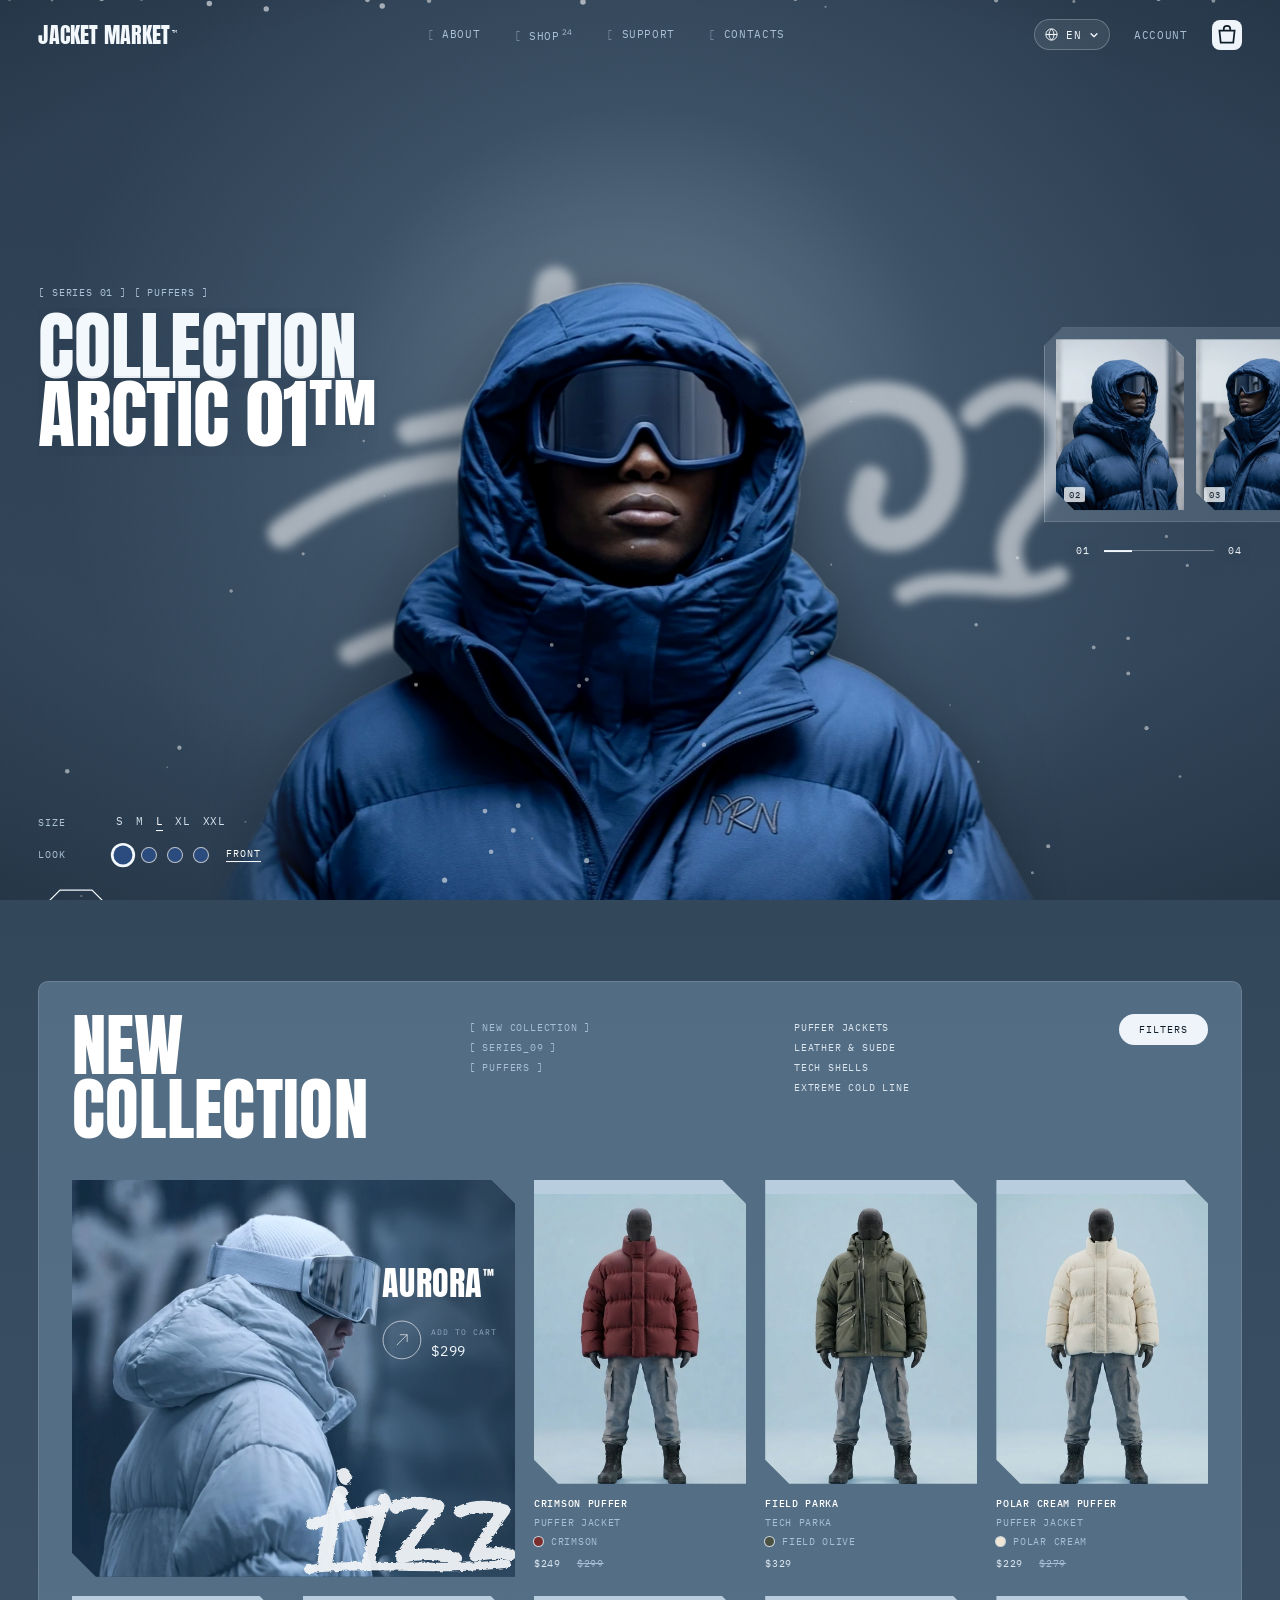
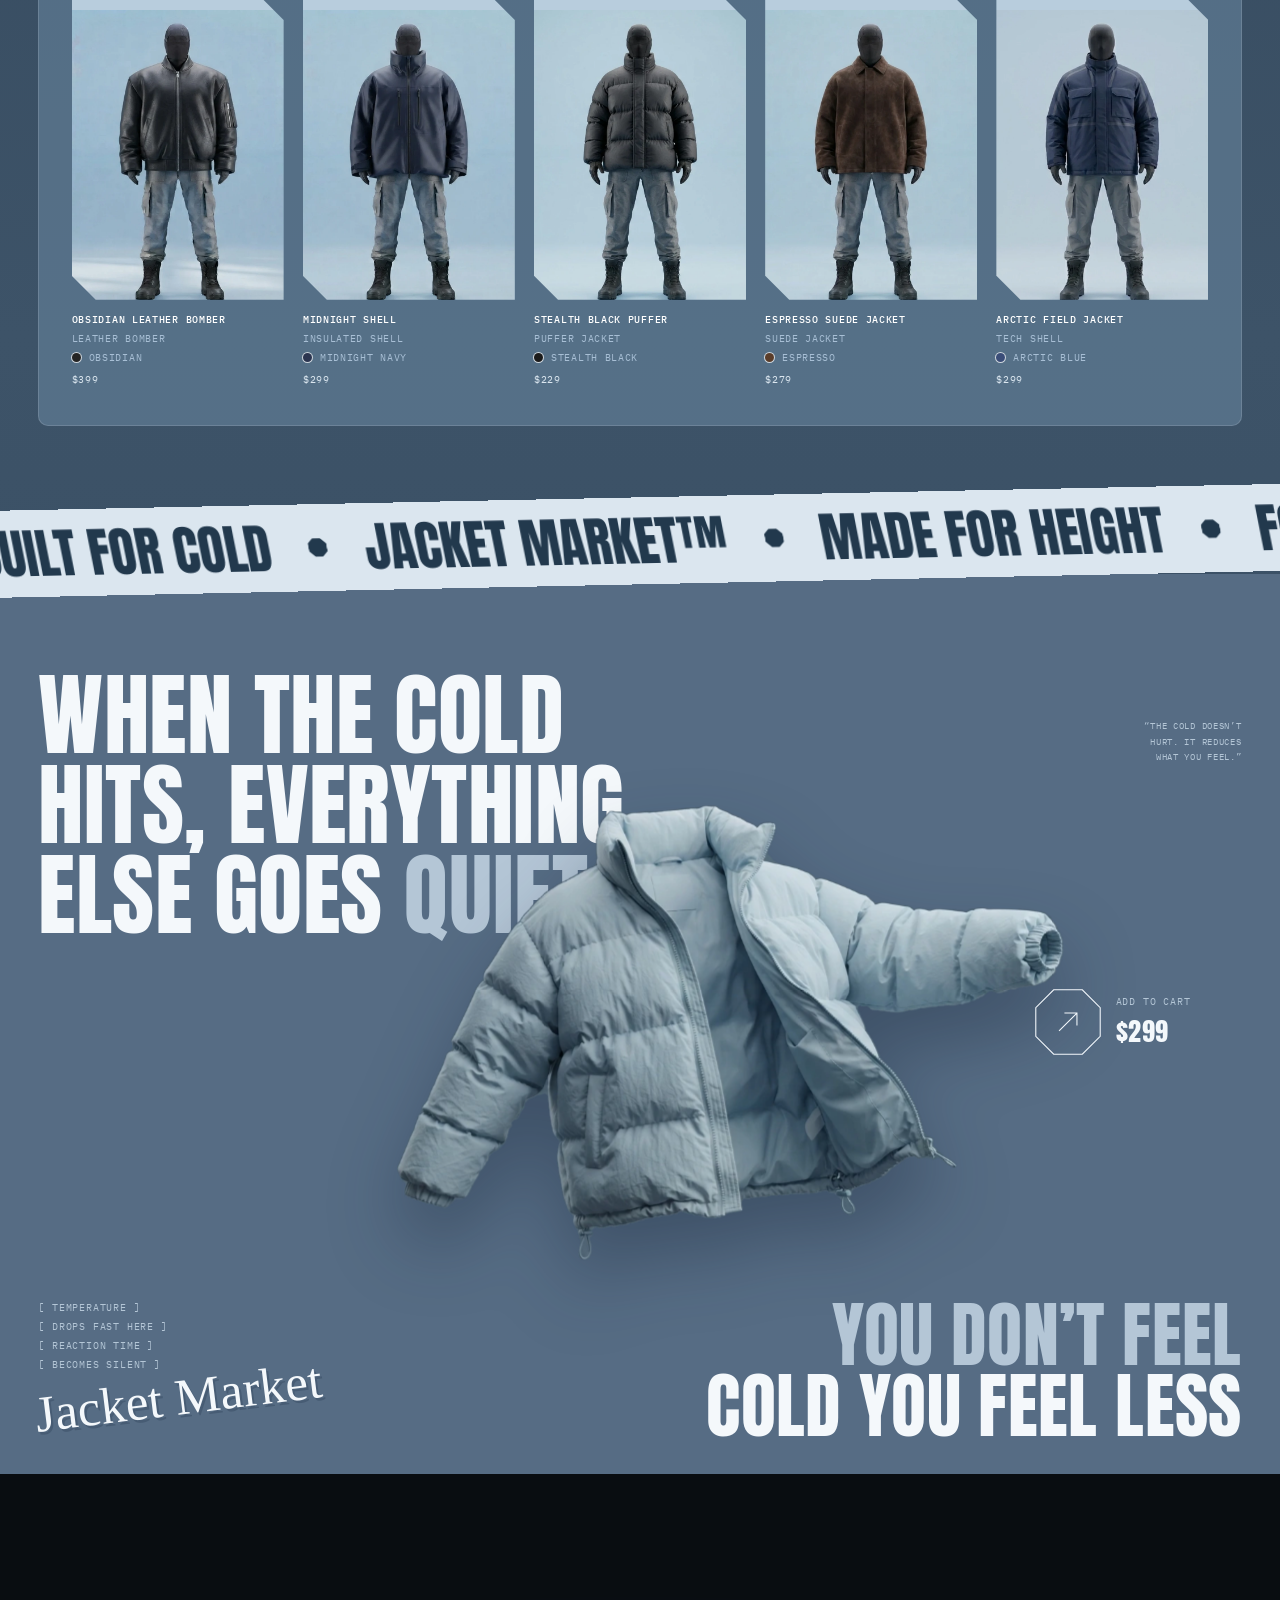
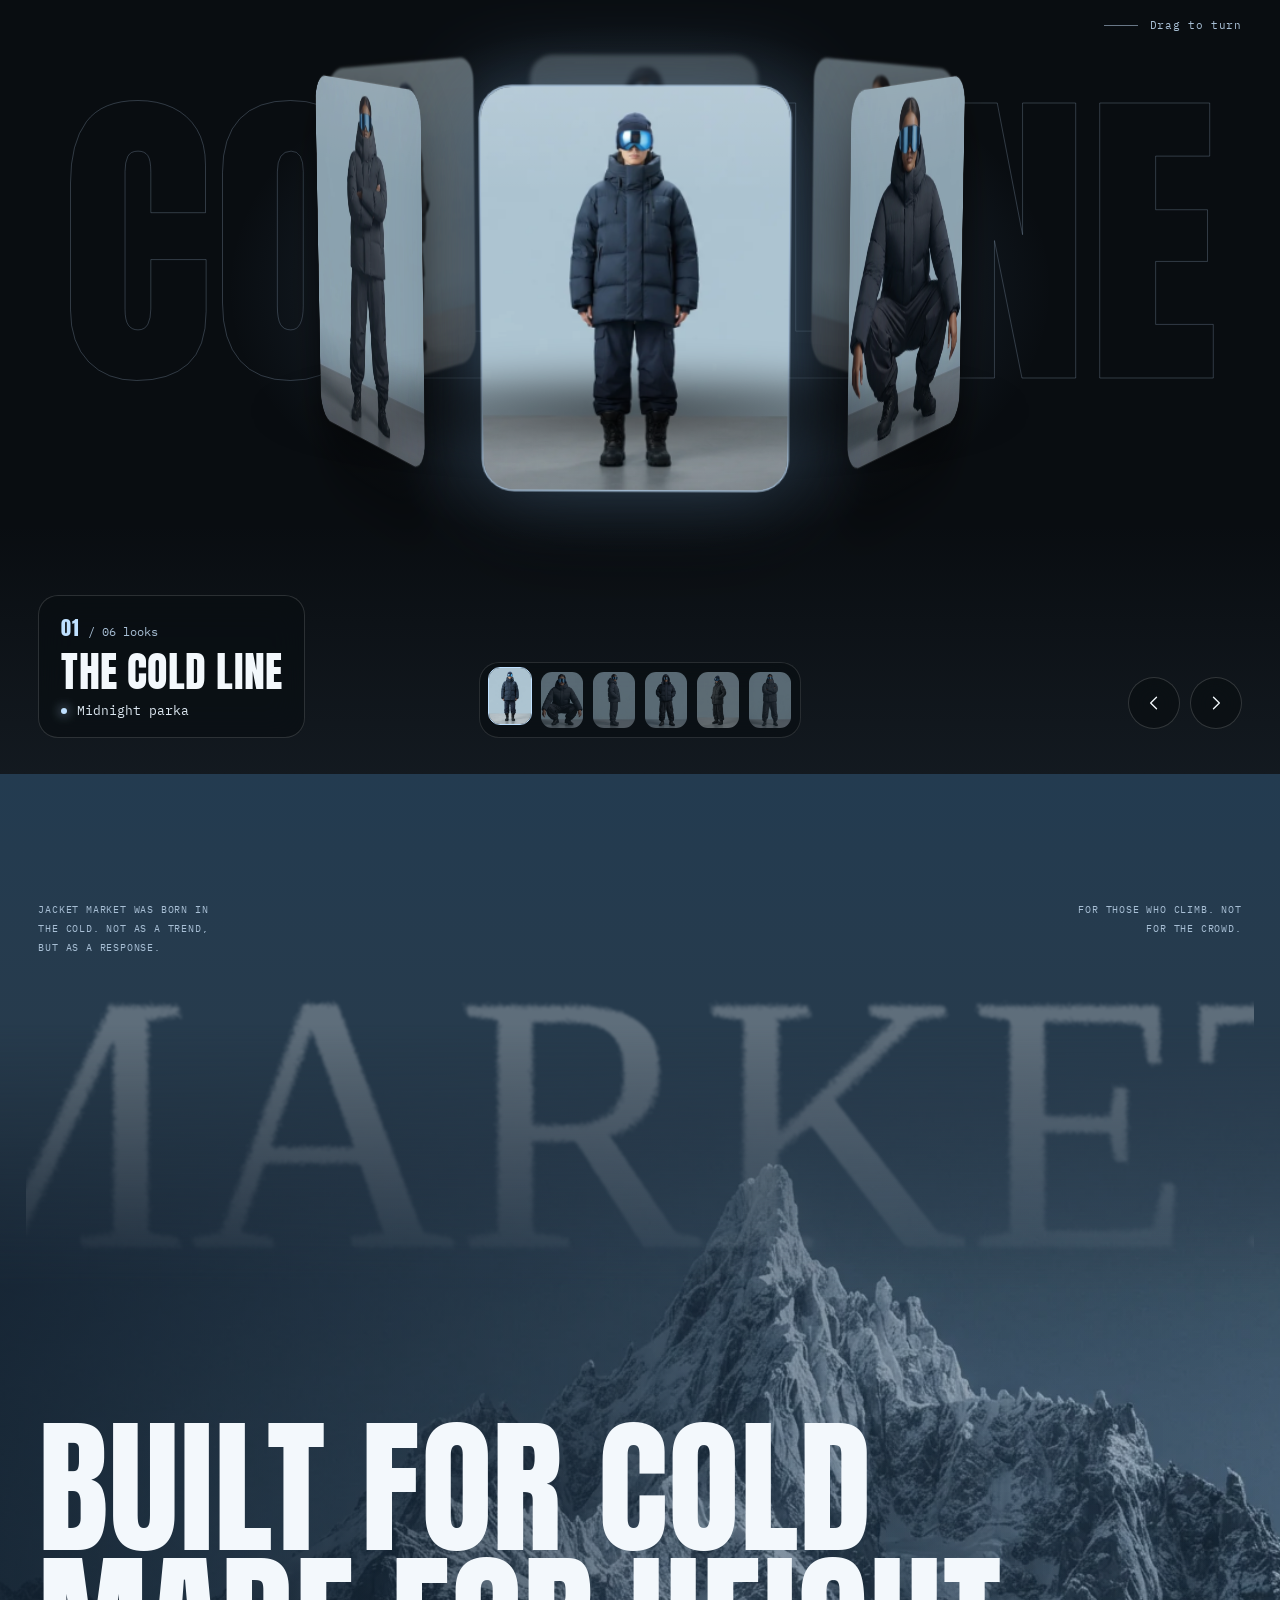
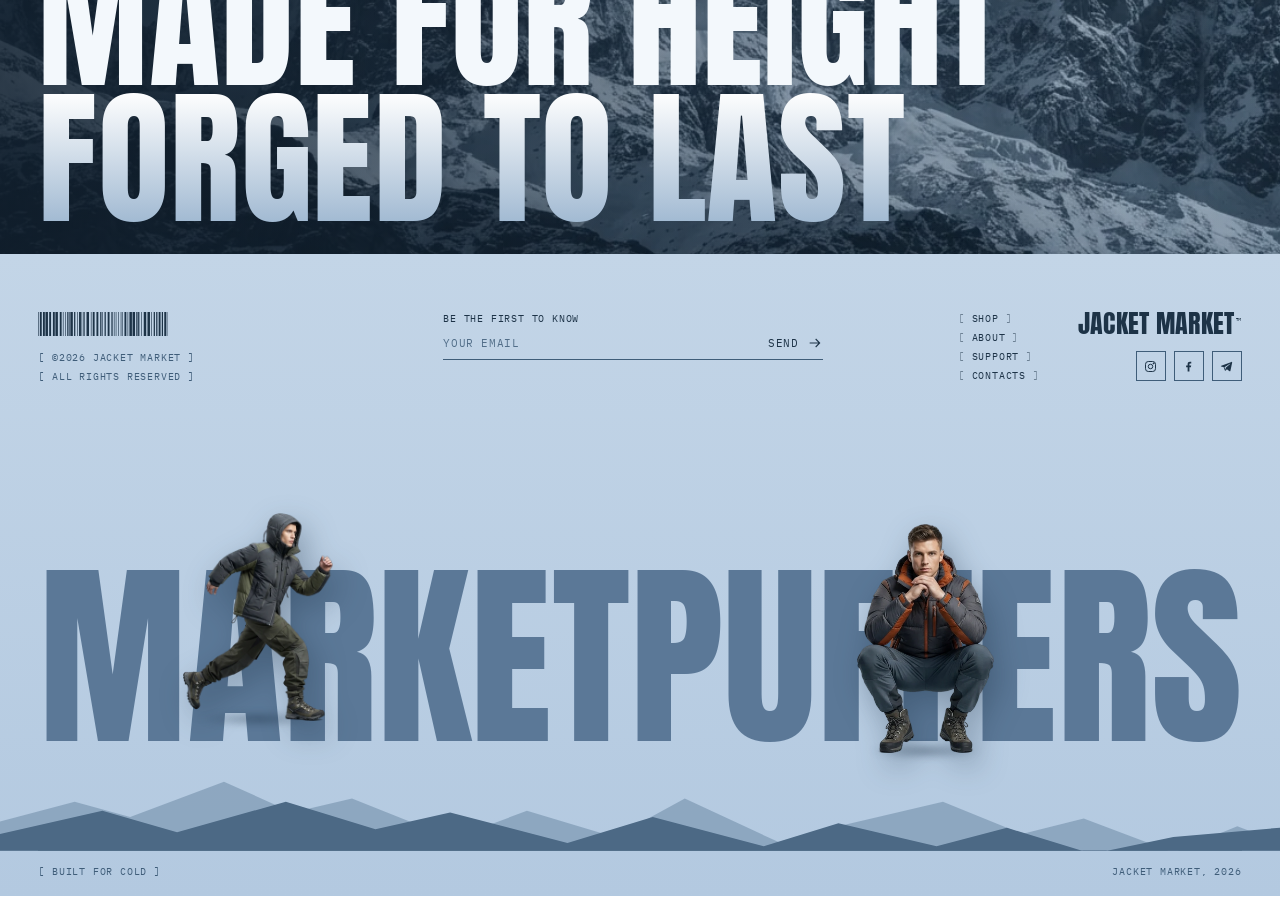
==== commit 2ef940fb: "j.market" ====
--- a/index.html
+++ b/index.html
@@ -2,6 +2,7 @@
 <html lang="en">
 <head>
 <meta charset="utf-8">
+<script>try{if(!matchMedia("(prefers-reduced-motion:reduce)").matches&&!sessionStorage.jmp){sessionStorage.jmp=1;document.documentElement.classList.add("pre")}}catch(e){}</script>
 <meta name="viewport" content="width=device-width, initial-scale=1, viewport-fit=cover">
 <title>Jacket Market – Puffer Jackets</title>
 <link rel="preconnect" href="https://fonts.googleapis.com">
@@ -14,6 +15,7 @@
 <link rel="stylesheet" href="assets/cold.css">
 <link rel="stylesheet" href="assets/cart.css">
 <link rel="stylesheet" href="assets/motion.css">
+<link rel="stylesheet" href="assets/motion2.css">
 </head>
 <body data-page="home">
 <main id="home">
@@ -36,5 +38,6 @@
 <script src="assets/site.js"></script>
 <script src="assets/home.js"></script>
 <script src="assets/motion.js"></script>
+<script src="assets/motion2.js"></script>
 </body>
 </html>
--- a/assets/motion2.css
+++ b/assets/motion2.css
@@ -0,0 +1,94 @@
+/* Jacket Market: motion layer 2 (loads after motion.css) */
+@property --pn{syntax:'<integer>';inherits:false;initial-value:0}
+@media(prefers-reduced-motion:no-preference){
+html{scroll-behavior:auto}
+/* ---------- preloader (first visit in a session) ---------- */
+html.pre::after{content:"JACKET MARKET™\A " counter(pn) "%";counter-reset:pn var(--pn);white-space:pre;position:fixed;inset:0;z-index:300;display:flex;align-items:center;justify-content:center;text-align:center;background:#1c2f40;color:#fff;font-family:var(--f1,Anton,sans-serif);font-size:clamp(30px,6vw,84px);line-height:1.15;letter-spacing:.05em;pointer-events:none;animation:preA 1.55s cubic-bezier(.7,0,.2,1) forwards}
+html.pre::before{content:"";position:fixed;left:0;bottom:0;height:3px;width:100%;background:#dbe6ef;z-index:301;transform-origin:left;pointer-events:none;animation:preB 1.55s cubic-bezier(.7,0,.2,1) forwards}
+@keyframes preA{0%{--pn:0;clip-path:inset(0)}72%{--pn:100;clip-path:inset(0)}99%{--pn:100;clip-path:inset(0 0 100% 0);visibility:visible}100%{--pn:100;clip-path:inset(0 0 100% 0);visibility:hidden}}
+@keyframes preB{0%{transform:scaleX(0)}72%{transform:scaleX(1);opacity:1}100%{transform:scaleX(1);opacity:0;visibility:hidden}}
+html.pre.js-m .hl>div{animation-delay:1.3s}
+html.pre.js-m .hl>div:nth-child(2){animation-delay:1.55s}
+html.pre.js-m .hr>:nth-child(1){animation-delay:1.6s}
+html.pre.js-m .hr>:nth-child(2){animation-delay:1.7s}
+html.pre.js-m .hr>:nth-child(3){animation-delay:1.8s}
+html.pre.js-m .hero .stage{animation-delay:1.15s}
+html.pre .w>i{transition-delay:calc(var(--wi,0)*60ms + 1.3s)}
+html.pre.js-m2 header.top .logo,html.pre.js-m2 header.top nav a,html.pre.js-m2 header.top .acct>*{animation-delay:calc(var(--k,0)*70ms + 1.45s)}
+
+/* ---------- double page curtain ---------- */
+.cv2{position:fixed;inset:0;z-index:199;pointer-events:none;background:#34546e;clip-path:inset(0 0 100% 0);transition:clip-path .45s cubic-bezier(.7,0,.2,1);animation:curIn .95s cubic-bezier(.7,0,.2,1) .17s both}
+body.out .cv2{animation:none;clip-path:inset(0)}
+body.out::before{transition-duration:.42s;transition-delay:.09s}
+
+/* ---------- header entrance + nav underline ---------- */
+.js-m2 header.top .logo,.js-m2 header.top nav a,.js-m2 header.top .acct>*{animation:m2d .9s cubic-bezier(.2,.8,.2,1) both;animation-delay:calc(var(--k,0)*70ms + .3s)}
+@keyframes m2d{from{opacity:0;translate:0 -16px}}
+header.top nav a:nth-child(2),header.top .acct>:nth-child(1){--k:1}
+header.top nav a:nth-child(3),header.top .acct>:nth-child(2){--k:2}
+header.top nav a:nth-child(4),header.top .acct>:nth-child(3){--k:3}
+header.top .acct>:nth-child(4){--k:4}
+header.top nav a{position:relative}
+header.top nav a::after{content:"";position:absolute;left:0;right:0;bottom:-5px;height:1px;background:currentColor;scale:0 1;transform-origin:right;transition:scale .5s cubic-bezier(.2,.8,.2,1)}
+header.top nav a:hover::after,header.top nav a[aria-current]::after{scale:1 1;transform-origin:left}
+header.top .logo{transition:letter-spacing .6s cubic-bezier(.2,.8,.2,1)}
+header.top .logo:hover{letter-spacing:.05em}
+
+/* ---------- buttons ---------- */
+.btn{position:relative;transition:transform .25s,background .25s,scale .25s cubic-bezier(.2,.8,.2,1)}
+.btn::before{content:"";position:absolute;inset:0;pointer-events:none;background:linear-gradient(100deg,transparent 30%,rgba(110,150,185,.38) 50%,transparent 70%);translate:-130% 0;transition:translate .8s cubic-bezier(.2,.8,.2,1)}
+.btn:hover::before{translate:130% 0}
+.btn:active,.hex:active,.qty button:active,.fb:active{scale:.94}
+.hex svg{transition:scale .5s cubic-bezier(.2,.8,.2,1),rotate .6s cubic-bezier(.2,.8,.2,1)}
+.hex:hover svg{scale:1.1}
+.hex svg polygon{transition:stroke-width .3s}
+.hex:hover svg polygon{stroke-width:2}
+.qty button,.cp-rm,.spec dd button,.dotc,.nxc,.r-thumbs button{transition:scale .3s cubic-bezier(.2,.8,.2,1),opacity .3s,background .3s,color .3s,translate .3s}
+.dotc:hover,.r-thumbs button:hover{scale:1.2}
+.nxc:hover{translate:0 -5px}
+.lnk{transition:translate .4s cubic-bezier(.2,.8,.2,1),opacity .3s}
+.lnk:hover{translate:6px 0}
+
+/* ---------- cards: 3D tilt, rise, image parallax ---------- */
+.card:not(.feat) .pic{transform:rotateX(var(--tx,0deg)) rotateY(var(--ty,0deg));transform-style:preserve-3d;transition:transform .6s cubic-bezier(.2,.8,.2,1)}
+.card:not(.feat):hover .pic{transition-duration:.18s}
+.card .meta{transition:translate .5s cubic-bezier(.2,.8,.2,1)}
+.card:hover .meta{translate:0 -2px}
+.card .meta b{transition:letter-spacing .5s cubic-bezier(.2,.8,.2,1)}
+.card:hover .meta b{letter-spacing:.11em}
+.card .meta .pr{transition:translate .5s cubic-bezier(.2,.8,.2,1)}
+.card:hover .meta .pr{translate:6px 0}
+
+/* ---------- ambient motion ---------- */
+.js-m2 .jk.in{animation:m2kb 11s ease-in-out infinite alternate}
+@keyframes m2kb{to{scale:1.035}}
+.shadow{animation:m2sh 6s ease-in-out infinite}
+@keyframes m2sh{50%{scale:.9 1;opacity:.75}}
+.fm img{animation:m2fm 6s ease-in-out infinite alternate}
+.fm.m2 img{animation-delay:-3s;animation-duration:7s}
+@keyframes m2fm{to{translate:0 -10px;rotate:.8deg}}
+.jf-n a,.jf-soc a{transition:translate .45s cubic-bezier(.2,.8,.2,1),opacity .3s,scale .3s}
+.jf-n a:hover{translate:10px 0}
+.jf-soc a:hover{translate:0 -4px;scale:1.12}
+.c-sign{animation:m2sg 8s ease-in-out infinite alternate}
+@keyframes m2sg{to{translate:0 -8px;rotate:-1deg}}
+.r-card{transition:filter .5s,scale .6s cubic-bezier(.2,.8,.2,1)}
+.r-card.on{scale:1.04}
+.pd .stage img{transition-timing-function:cubic-bezier(.2,.8,.2,1)}
+
+/* ---------- snow canvas ---------- */
+canvas.snow{position:fixed;inset:0;width:100%;height:100%;z-index:89;pointer-events:none;opacity:.8}
+
+/* ---------- misc ---------- */
+.toast,.h-t{transition:transform .55s cubic-bezier(.2,.8,.2,1)}
+#cartN{transition:scale .3s cubic-bezier(.3,1.6,.5,1)}
+.cp-i{transition:opacity .4s,translate .5s cubic-bezier(.2,.8,.2,1)}
+.cp-i:hover{translate:6px 0}
+.cp-img img,.ab-ban img,.abm{transition:scale 1.2s cubic-bezier(.2,.8,.2,1)}
+.cp-i:hover .cp-img img{scale:1.06}
+.bar>i,.cb,#cb{transition:width .9s cubic-bezier(.2,.8,.2,1)}
+input,textarea,select{transition:border-color .35s,box-shadow .45s cubic-bezier(.2,.8,.2,1),background .35s}
+input:focus,textarea:focus,select:focus{box-shadow:0 0 0 4px rgba(219,230,239,.28)}
+summary i{transition:rotate .5s cubic-bezier(.2,.8,.2,1)}
+details[open]>summary i{rotate:90deg}
+}
